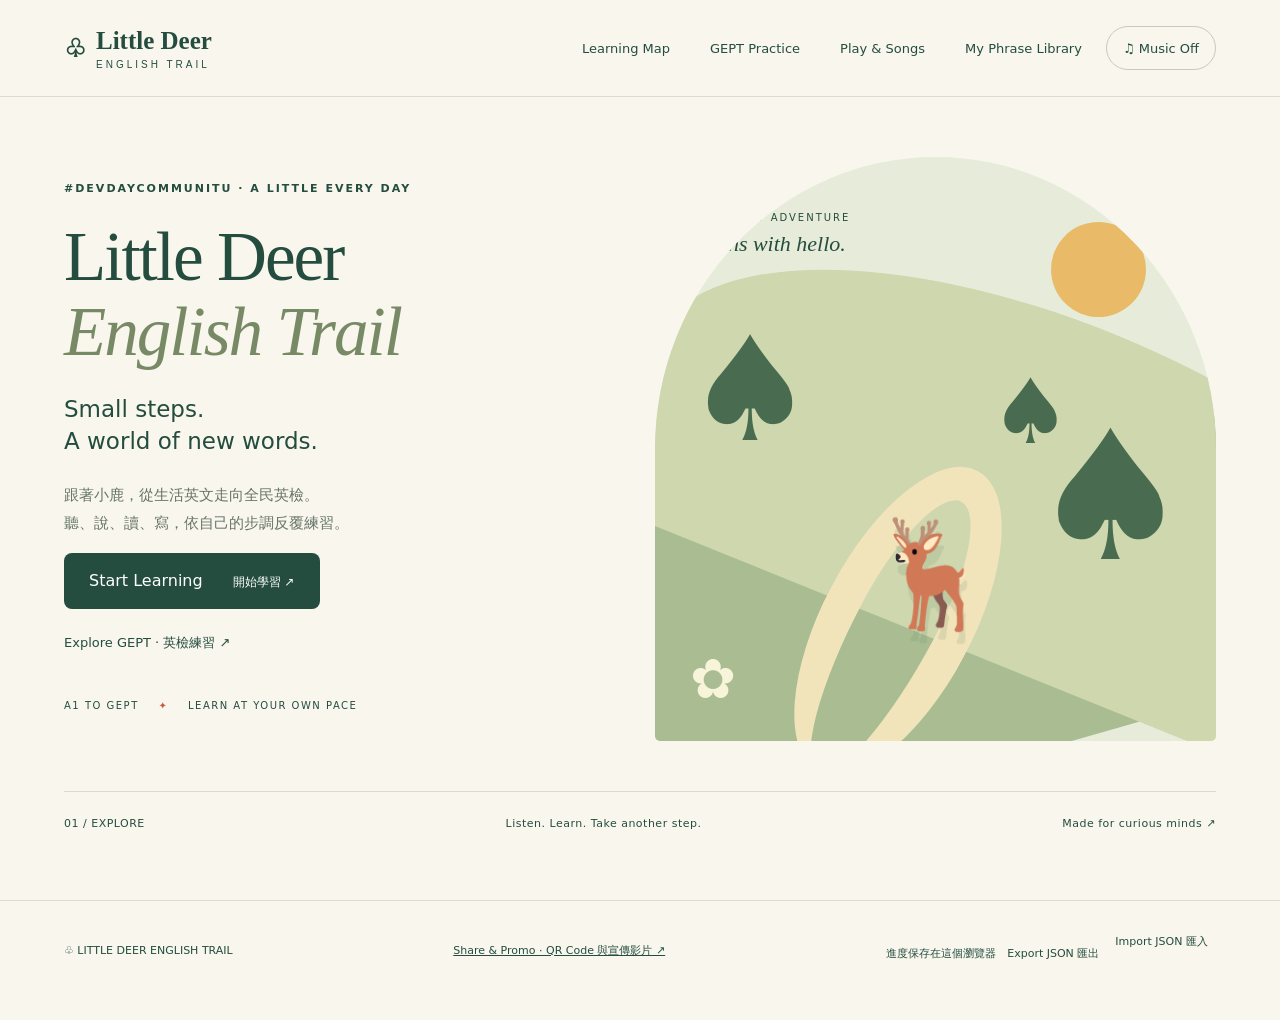
==== single-file.html @ d2a2ac34 "Preserve transcript reset across speech re-merge Co-Authored-By: Devin AI <158243242+devin-ai-integr" ====
<!doctype html><html lang="zh-Hant"><head><meta charset="utf-8"><meta name="viewport" content="width=device-width,initial-scale=1"><meta name="theme-color" content="#234d3d"><title>Little Deer English Trail</title><style>.speech-check{margin:20px 0;padding:18px;border:1px solid #c6d4bf;border-radius:14px;background:#f1f0e4}.speech-actions{display:flex;flex-wrap:wrap;gap:8px}.speech-check button{min-height:44px;max-width:100%;white-space:normal}.speech-check p{line-height:1.8;overflow-wrap:anywhere}#speechWords{display:flex;flex-wrap:wrap;gap:7px;align-items:center;line-height:2}#speechWords .ok{color:#234d3d;padding:4px;background:#dfebd8;border-radius:5px}#speechWords .missed button{color:#713c22;background:#fff0db;border:1px dashed #965832;border-radius:6px;padding:6px 10px}#speechWords .missed button:focus-visible{outline:3px solid var(--orange);outline-offset:2px}@media(max-width:480px){.speech-check{padding:12px}.speech-actions{flex-direction:column}.speech-actions button{width:100%}}
:root{--ink:#244d3f;--cream:#f8f6ed;--orange:#c75b3a;--muted:#677568}*{box-sizing:border-box}body{margin:0;background:var(--cream);color:var(--ink);font:16px 'DM Sans',system-ui,sans-serif}button,input,select{font:inherit}button,.file-label{cursor:pointer}button{border:1px solid #bbc7b5;border-radius:9px;background:transparent;color:var(--ink);padding:12px 16px;min-height:44px}button:hover{background:#e3ead8}button:focus-visible,a:focus-visible,input:focus-visible,select:focus-visible,.file-label:focus-within{outline:3px solid var(--orange);outline-offset:4px}button:disabled{cursor:default;opacity:.65}header{max-width:1400px;margin:auto;padding:26px 5%;display:flex;align-items:center;justify-content:space-between;border-bottom:1px solid #d9ded0}.brand{display:flex;align-items:center;gap:10px;font:600 25px 'Playfair Display',Georgia,serif;color:var(--ink);text-decoration:none}.brand-sub{display:block;font:10px 'DM Sans',sans-serif;letter-spacing:3px;margin-top:4px}nav{display:flex;gap:8px}nav button{border:0;font-size:13px}#music{border:1px solid #c4cdbb;border-radius:30px}main{max-width:1400px;margin:auto;padding:0 5%}h1,h2{font-family:'Playfair Display',Georgia,serif;font-weight:500}h1{font-size:clamp(38px,5.4vw,76px);line-height:1.08;letter-spacing:-2px;margin:24px 0}h1 em{color:#788965;font-weight:500}h2{font-size:32px}.eyebrow{font-size:11px;letter-spacing:2px;font-weight:700}.home{display:grid;grid-template-columns:1fr 1fr;gap:30px;padding-top:60px}.hero-copy{padding:20px 0 30px}.intro{font-size:23px;line-height:1.4}.hero-copy p:not(.intro){color:var(--muted);font-size:15px;line-height:1.9}.primary{background:var(--ink);color:white;border:0;padding:18px 25px;border-radius:8px}.primary:hover{background:#35684f}.primary span{margin-left:25px;font-size:12px}.hero-meta{font-size:10px;letter-spacing:1.5px;margin-top:35px}.hero-meta span{margin:0 15px;color:var(--orange)}.hero-art{position:relative;min-height:540px;background:#e7ecda;border-radius:50% 50% 5px 5px;overflow:hidden}.sun{position:absolute;top:65px;right:70px;background:#e9bb68;border-radius:50%;width:95px;height:95px}.hill{position:absolute;border-radius:50% 50% 0 0;width:150%;height:350px;bottom:-40px;left:-30%;background:#aabd92;transform:rotate(-16deg)}.h2{background:#ced7ae;bottom:70px;left:-5%;transform:rotate(22deg)}.hero-path{position:absolute;bottom:-50px;left:30%;width:150px;height:340px;border:35px solid #f1e4bb;border-bottom:0;border-radius:50%;transform:rotate(28deg)}.tree{position:absolute;color:#496c50;font-size:145px;line-height:1}.t1{left:30px;top:160px}.t2{right:25px;top:250px;font-size:180px}.t3{right:145px;top:210px;font-size:90px}.deer-big{position:absolute;bottom:105px;left:38%;font-size:105px;filter:drop-shadow(2px 12px 0 #496c5020)}.art-label{position:absolute;top:55px;left:35px;font-size:10px;letter-spacing:2px}.art-label b{display:block;font:italic 22px Georgia;margin-top:8px;letter-spacing:0}.flower{position:absolute;bottom:30px;left:35px;font-size:55px;color:#f7f4da}.home-bottom{grid-column:1/-1;display:flex;justify-content:space-between;font-size:11px;padding:25px 0;border-top:1px solid #d7ddcd;letter-spacing:1px;margin-top:20px}.page-heading{display:flex;justify-content:space-between;align-items:center;margin:40px 0 25px}.page-heading h1{font-size:48px}.small-title{display:block;font:14px system-ui;letter-spacing:1px;margin-top:15px}.map-layout{display:grid;grid-template-columns:240px 1fr;gap:25px}aside{padding:5px 20px 20px 0}aside h2{margin-top:0}.muted{color:var(--muted);font-size:13px;line-height:1.8}.legend{font-size:13px;line-height:2.3;border-block:1px solid #d4dccb;padding:15px 0}.arrows{text-align:center;width:160px;margin:20px 0}.arrows button{padding:8px 14px;margin:2px;background:#fff9}#mapViewport{background:#e6eddc;border:1px solid #d6dfcb;border-radius:24px;max-height:650px;overflow:auto;position:relative;scroll-behavior:smooth}#trail{position:relative;min-width:300px;background:radial-gradient(ellipse at 10% 20%,#9cb88244 0 10%,transparent 11%),radial-gradient(ellipse at 95% 60%,#9cb88244 0 12%,transparent 13%)}#route{position:absolute;inset:0;width:100%;height:100%}.station{position:absolute;width:150px;transform:translate(-50%,-50%);text-align:center}.station button{border-radius:50%;height:54px;width:54px;background:#fcfaee;border:3px solid #8c9c77;font-weight:bold}.station.today button{background:var(--orange);color:white;border-color:#f8e4cb;box-shadow:0 0 0 6px #c75b3a22}.station.completed button{background:var(--ink);color:white}.station.locked{color:#697363}.station.locked button{background:#d6dfce;border-color:#a8b79c}.station strong{display:block;font-size:12px;margin:9px 0 4px}.station small{font-size:10px}.station .marker{border-radius:8px;width:150px;height:auto;font-size:10px;line-height:1.5;border:1px solid #c2cfb5;background:#fffaf0;margin-top:5px;padding:6px}#deer{position:absolute;font-size:42px;z-index:2;transform:translate(-50%,-100%);pointer-events:none;filter:drop-shadow(0 5px 1px #0002)}#deer.walking{animation:hop .24s infinite alternate}@keyframes hop{to{transform:translate(-50%,-115%) rotate(5deg)}}#libraryPage{padding-top:45px;min-height:65vh}.library-tools{display:flex;gap:15px;margin:25px 0}input,select{padding:14px;border:1px solid #bbc7b5;border-radius:8px;background:#fffdf5;color:var(--ink)}input[type=search]{flex:1;min-width:0}#phrases{display:grid;grid-template-columns:repeat(auto-fit,minmax(260px,1fr));gap:20px}.phrase-entry{background:#fffdf5;border:1px solid #d6dfcb;border-radius:15px;padding:24px}.phrase-entry h2{font-size:25px}.phrase-entry small{color:var(--muted)}footer{max-width:1400px;margin:45px auto 0;padding:25px 5%;border-top:1px solid #d9ded0;font-size:11px;display:flex;flex-wrap:wrap;gap:20px;align-items:center;justify-content:space-between}footer button,.file-label{font-size:11px;padding:8px;border:0;display:inline-block}.file-label{position:relative;overflow:hidden}.file-label input{position:absolute;inset:0;width:100%;height:100%;opacity:0;cursor:pointer}#storageNotice{width:100%;margin:0}dialog{color:var(--ink);background:var(--cream);border:0;border-radius:22px;padding:32px;max-width:540px;width:calc(100% - 24px);max-height:92dvh;box-shadow:0 20px 90px #17352644}dialog::backdrop{background:#17352680;backdrop-filter:blur(4px)}.close{float:right;border:0;font-size:26px;padding:0 10px}.flashcard{display:block;width:100%;background:#e7ecda;min-height:160px;text-align:center;padding:25px;margin:20px 0;font:28px Georgia;line-height:1.4}.flashcard small{display:block;font:11px system-ui;margin-top:20px;color:#5b7158}#context{line-height:1.8;font-size:14px}#options{display:grid;gap:9px}#options button{text-align:left;background:#fffaf0}#feedback{line-height:1.7}#audioStatus{font-size:12px}body:has(dialog[open]){overflow:hidden}[hidden]{display:none!important}@media(max-width:700px){header{padding:18px 5%;align-items:flex-start}.brand{font-size:20px}nav{gap:0;max-width:220px;justify-content:flex-end;flex-wrap:wrap}nav button{font-size:10px;padding:6px 8px;min-height:36px}.home{grid-template-columns:1fr;padding-top:25px}.hero-copy{padding-bottom:0}.hero-art{min-height:380px}.hero-copy h1{font-size:57px}.hero-meta{margin-top:23px}.home-bottom{gap:15px;flex-wrap:wrap;margin-top:0}.home-bottom span:last-child{display:none}.page-heading h1{font-size:37px}.map-layout{grid-template-columns:1fr}.map-layout aside{display:flex;flex-wrap:wrap;gap:12px;align-items:center;padding:0}aside h2{display:none}.legend{font-size:11px;line-height:1.7;border:0;padding:0;columns:2;flex:1}.muted{width:100%;margin:0}.arrows{margin:0;width:155px}#daily{font-size:12px;width:100%}#mapNotice{font-size:12px}#mapViewport{max-height:65dvh}.library-tools{flex-direction:column}#progress{font-size:11px}.page-heading{gap:8px}footer{line-height:1.8}dialog{padding:24px}.flashcard{font-size:25px}}
@media(prefers-reduced-motion:reduce){*,*::before,*::after{scroll-behavior:auto!important;animation:none!important;transition:none!important}}
.brand{flex-shrink:0}.station small{display:block;line-height:1.6}.station .marker{color:var(--ink);background:#fffaf0}.station.completed .marker{color:var(--ink);background:#fffaf0;border:1px solid #bdc9b0}@media(max-width:700px){.brand{font-size:18px;gap:7px}.brand-sub{font-size:8px;letter-spacing:2px}nav{max-width:205px}}
#examPage{padding-top:5px;min-height:70vh}.exam-intro{color:var(--muted);line-height:1.8}.exam-filters{display:grid;grid-template-columns:repeat(3,1fr);gap:16px;margin:26px 0}.exam-filters label,.filter-label{display:grid;gap:9px;font-size:13px}.exam-filters select,.filter-label select{width:100%}.study-summary{display:flex;align-items:center;justify-content:space-between;gap:20px;background:#e8eddd;border-radius:15px;padding:18px 22px;margin-bottom:25px}.study-summary p{line-height:1.8;max-width:650px;font-size:14px}.study-summary button{flex-shrink:0}#examTasks{display:grid;grid-template-columns:repeat(auto-fit,minmax(255px,1fr));gap:18px}.task-tile{border:1px solid #d6dfcb;border-radius:15px;padding:22px;background:#fffdf5;display:flex;flex-direction:column;align-items:flex-start}.task-tile h2{font-size:25px;margin:16px 0 10px}.task-tile p{font-size:13px;line-height:1.7;flex:1}.task-tile small{font-size:11px;color:#5a6b56}.task-tile button{width:100%;margin-top:10px}.source-note{border-top:1px solid #d6dfcb;margin:32px 0;padding:22px 0;font-size:13px;line-height:1.9}.source-note a{color:var(--ink)}summary{cursor:pointer;min-height:44px}.task-meta{font-size:12px;color:#657752;line-height:1.7}.passage{white-space:pre-wrap;padding:20px;background:#fffaf0;border-left:3px solid #83966f;border-radius:4px;font-size:15px;line-height:1.9;margin:20px 0;max-height:270px;overflow:auto}.task-picture{width:100%;max-height:200px;display:block;border-radius:12px;background:#e5eddb;margin:15px 0}.picture-options{display:flex;gap:8px}.picture-options figure{margin:0;flex:1}.picture-options figcaption{text-align:center;font-size:13px}.picture-options svg{height:100px}textarea{display:block;width:100%;padding:14px;border:1px solid #b9c7ab;border-radius:9px;background:#fffdf6;font:16px system-ui;color:var(--ink);line-height:1.6;resize:vertical;margin:10px 0}textarea:focus-visible{outline:3px solid var(--orange);outline-offset:2px}#writtenResponse,#spokenResponse{margin:20px 0}#recording{width:100%;margin-top:15px}.reference{border-radius:12px;background:#e7edda;padding:20px;margin:18px 0;white-space:pre-wrap;line-height:1.8;font-size:14px}#reviewChecks label{display:flex;align-items:flex-start;gap:10px;line-height:1.7;padding:10px 0;font-size:14px}#reviewChecks input{width:20px;height:20px;flex-shrink:0}#retry,#nextTask,#showReference{margin:8px 5px 8px 0}#completeReview{background:#e2eacb}#lesson{max-width:650px}.home-bottom{letter-spacing:.5px}#examNotice{font-size:13px}.filter-label{margin:20px 0}header nav{flex-wrap:wrap}.level-progress{font-size:12px;color:#5d7157}
@media(max-width:700px){.exam-filters{grid-template-columns:1fr;gap:12px}.study-summary{display:block;padding:16px}.study-summary button{width:100%}.task-tile h2{font-size:24px}#examTasks{grid-template-columns:1fr}header{gap:10px}nav{max-width:215px}nav button{min-height:44px;font-size:10px}.filter-label{width:100%;margin:0}.map-layout aside .legend{columns:1}.map-layout aside{gap:12px}.task-picture{max-height:170px}.passage{font-size:14px}dialog{padding:20px}#lessonTitle{font-size:28px}}
.secondary-start{display:block;margin-top:12px;border:0;padding-left:0;font-size:13px}.secondary-start:hover{background:transparent;text-decoration:underline}

#options.picture-choice-options{grid-template-columns:repeat(3,minmax(0,1fr));align-items:stretch}#options .picture-choice{display:flex;flex-direction:column;padding:8px;align-items:stretch;text-align:center;min-width:0;gap:8px}#options .picture-choice .task-picture{height:100px;margin:0}#options .picture-choice span{font-size:13px;line-height:1.5}#options button{line-height:1.6}
@media(max-width:420px){#options .picture-choice .task-picture{height:75px}#options .picture-choice span{font-size:11px}}
#taskVisual>.task-picture{max-height:150px}
/* Optional rests: a different corner of the same woodland. */
#restPage{padding:12px 0 15px;min-height:70vh}.grove-cards{display:grid;grid-template-columns:repeat(3,1fr);gap:20px;margin:28px 0 40px}.grove-cards article{background:#fffaf0;border:1px solid #d5deca;padding:26px;border-radius:18px;display:flex;flex-direction:column;align-items:flex-start}.grove-cards h2{font-size:27px;margin:18px 0 6px}.grove-cards p{font-size:14px;line-height:1.8;flex:1}.grove-cards button{width:100%;font-size:13px}.grove-icon{font-size:35px}.grove-shortcut{margin:15px 0;background:#e9eddb;font-size:12px}.break-invitation{display:flex;gap:14px;align-items:center;background:#efe3ca;border:1px solid #dfcfad;border-radius:16px;padding:18px 22px;margin:15px 0 25px}.break-invitation>div{flex:1}.break-invitation p{font-size:13px;line-height:1.7;margin:8px 0 0}.break-invitation button{font-size:12px}.rest-stop{position:absolute;z-index:1;transform:translate(-50%,-50%);width:170px;border:1px dashed #9da67d;border-radius:30px;background:#f9f4df;padding:8px 9px;box-shadow:0 4px 12px #3c593315}.rest-stop span{display:block;font-size:11px;font-weight:600}.rest-stop small{display:block;font-size:9px;color:#65724d;margin-top:4px}.rest-stop:hover{background:#fff9e4;border-color:#b07c46}#restDialog{max-width:600px;padding:26px}#restDialog h2{margin:14px 0;font-size:34px}.rest-dialog-head{display:flex;justify-content:space-between;align-items:center}#restInstructions{font-size:14px;line-height:1.8}#restDialog .primary{margin-top:16px;width:100%;padding:14px}#restMusic{font-size:12px;min-height:40px}.game-meter{display:flex;justify-content:space-between;font-size:12px;margin:18px 0 12px;color:#576e50}.fish-pond{position:relative;display:grid;grid-template-columns:repeat(3,minmax(0,1fr));grid-template-rows:repeat(2,105px);gap:15px;background:radial-gradient(ellipse at 14% 20%,#a3c291 0 9%,transparent 10%),repeating-radial-gradient(ellipse at 50% 60%,#c1e0d5 0 1px,transparent 3px 26px),#97c4c1;border:8px solid #b9c9a4;border-radius:45% 30% 35% 30% / 18% 24% 20% 27%;padding:18px 8px;overflow:hidden;min-height:270px}.fish-lane{position:relative;min-width:0;display:flex;align-items:center;justify-content:center}.swimming-fish{border:0;padding:4px;background:transparent;border-radius:22px;width:100%;max-width:120px;animation:fish-sway var(--swim-duration,4s) ease-in-out var(--swim-delay,0s) infinite alternate}.swimming-fish svg{display:block;width:100%;height:66px}.swimming-fish span{display:block;font-size:10px;background:#f7f8e9cc;border-radius:15px;padding:3px 5px;white-space:nowrap}.swimming-fish:hover{background:#ffffff30}.swimming-fish:disabled{opacity:.25}.swimming-fish.caught-fish{opacity:.12;animation:none;transform:scale(.8)}#fishMessage,#puzzleMessage{font-size:14px;line-height:1.8;min-height:48px}#replayFish,#replayPuzzle{font-size:13px;background:#fcf9ee}.puzzle-board{display:grid;grid-template-columns:repeat(3,minmax(0,1fr));gap:5px;max-width:380px;width:100%;margin:auto;background:#d8e1cb;padding:5px;border-radius:12px}.puzzle-tile{aspect-ratio:1;border:2px solid transparent;border-radius:5px;background-size:300% 300%;min-height:0;padding:5px;position:relative}.puzzle-tile:hover{filter:brightness(1.04)}.puzzle-tile[aria-pressed=true]{border:4px solid #c75b3a;box-shadow:0 0 0 2px #fff8de inset;filter:brightness(1.08)}.tile-number{position:absolute;top:4px;left:4px;border-radius:50%;background:#fff9e5d9;font-size:12px;width:22px;height:22px;line-height:22px;color:#244d3f}.puzzle-tools{display:flex;align-items:center;justify-content:space-between;gap:10px;margin:15px 0;font-size:12px}.puzzle-tools button{font-size:12px;padding:8px 12px}.puzzle-tools label{display:flex;align-items:center;gap:6px;line-height:1.5}.puzzle-tools input,.song-tools input{width:18px;height:18px}#puzzlePreview{max-width:220px;width:100%;border-radius:12px;display:block;margin:15px auto}.song-corner{border:1px solid #d2ddc4;border-radius:22px;background:#eef0df;padding:30px;margin:30px 0;scroll-margin-top:20px}.song-heading h2{font-size:35px;margin:18px 0}.song-heading p{font-size:14px;line-height:1.8}.song-corner>.filter-label{max-width:500px}.song-corner audio{width:100%;display:block;margin:20px 0}.song-tools{display:flex;gap:12px;align-items:center;flex-wrap:wrap}.song-tools button{font-size:12px}.song-tools label{display:flex;gap:6px;align-items:center;font-size:13px;padding:10px}.song-lyrics{display:grid;grid-template-columns:1fr 1fr;gap:12px;margin-top:22px}.lyric-line{border-radius:12px;padding:15px 18px;border:1px solid transparent;background:#faf8ec99}.lyric-line p{font:23px/1.5 Georgia;margin:0 0 8px}.lyric-line small{font-size:13px;color:#5d7355;line-height:1.7}.current-line{background:#fff7d9;border-color:#d4ad65}.song-corner #songStatus{font-size:13px;line-height:1.8}#songNowPlaying{background:#e4ecd6;color:#325d41;font-size:11px}.song-corner .source-note{margin-bottom:0;padding-bottom:0}.song-corner a{color:var(--ink)}@keyframes fish-sway{0%{transform:translate(-5px,-3px) rotate(-5deg)}100%{transform:translate(7px,6px) rotate(5deg)}}
@media(max-width:700px){.grove-cards{grid-template-columns:1fr;gap:15px}.grove-cards article{padding:22px}.grove-cards h2{font-size:29px}.song-corner{padding:20px 16px}.song-heading h2{font-size:29px}.song-lyrics{grid-template-columns:1fr}.lyric-line p{font-size:22px}.break-invitation{flex-wrap:wrap;padding:15px}.break-invitation>div{flex-basis:100%}.break-invitation button{flex:1}.rest-stop{width:154px}.fish-pond{gap:5px;padding:12px 3px;grid-template-rows:repeat(2,95px);min-height:240px;border-width:5px}.swimming-fish svg{height:58px}.swimming-fish span{font-size:9px}#restDialog{padding:20px}#restDialog h2{font-size:29px}.puzzle-tools{flex-wrap:wrap}.grove-shortcut{width:100%}header nav{max-width:225px;justify-content:flex-end}.brand{font-size:17px}}
@media(max-width:360px){header{padding-inline:4%;gap:6px}.brand{font-size:16px}header nav{max-width:175px}nav button{font-size:9px;padding-inline:6px}}
@media(prefers-reduced-motion:reduce){.swimming-fish{animation:none;transform:none}}
.reference{overflow-wrap:break-word;overflow-wrap:anywhere}
.review-block+.review-block{border-top:1px solid #c9d6bd;margin-top:14px;padding-top:14px}
.review-block h4{margin:0 0 5px;color:#234d3d;line-height:1.4}
.review-block p{margin:0}
.review-block p+p{margin-top:5px}
.reference.listening-review{padding:0;background:none;font-size:17px;line-height:1.8}
.listening-review .review-block{background:#fffaf0;border:1px solid #cad8c0;border-inline-start:4px solid #52744f;border-radius:12px;padding:16px;margin:0}
.listening-review .review-block+.review-block{margin-top:18px}
.listening-review h4{font-size:18px;margin:0 0 10px}
.listening-review .review-row+.review-row{margin-top:10px;padding-top:10px;border-top:1px solid #dce4d3}
.listening-review .review-instructions{margin-bottom:10px}
.listening-review .review-answer-label,.listening-review dt{font-weight:bold}
.listening-review dl,.listening-review dd{margin:0}
.video-corner{margin:36px 0;padding:30px;border:1px solid #d5ddc9;border-radius:22px;background:#f1f0e4;scroll-margin-top:20px}.video-heading h2{font-size:36px;margin:16px 0}.video-heading>p{font-size:14px;line-height:1.9;max-width:750px}.video-filters{display:grid;grid-template-columns:1fr 1fr auto;gap:15px;align-items:end;margin:25px 0 18px}.video-filters label{display:grid;gap:9px;font-size:13px}.video-filters select{min-width:0;width:100%}.video-filters button{font-size:12px;min-height:48px}.video-cards{display:grid;grid-template-columns:repeat(auto-fit,minmax(260px,1fr));gap:18px;margin:20px 0}.video-card{background:#fffdf4;border:1px solid #d9dfcb;padding:22px;border-radius:16px;display:flex;flex-direction:column;align-items:flex-start;min-width:0}.video-kind{font-size:10px;letter-spacing:.8px;font-weight:600;color:#7a633e}.video-card h3{font:26px/1.25 Georgia,serif;font-weight:400;margin:17px 0 8px;overflow-wrap:anywhere}.video-zh{font-size:14px;line-height:1.7;margin:0 0 10px}.video-creator{font-size:12px;color:#607658;line-height:1.6}.video-level{font-size:11px;color:#4e6c49;padding:5px 9px;background:#e8eddb;border-radius:20px;margin-top:12px}.video-why{font-size:13px;line-height:1.8;margin:17px 0 12px}.video-tip{background:#f0eddf;border-radius:10px;font-size:13px;line-height:1.8;padding:13px;flex:1;margin:0 0 14px}.video-tip strong,.video-tip span{display:block}.video-tip strong{font-size:11px;letter-spacing:.3px;margin-bottom:5px}.video-accent{font-size:10px;color:#68745e;margin-bottom:16px;line-height:1.6}.video-watch{display:block;width:100%;padding:13px 10px;text-align:center;border-radius:9px;background:var(--ink);color:#fff9e8;text-decoration:none;font-size:13px;min-height:46px}.video-watch:hover{background:#35684f}.video-source{font-size:11px;color:var(--ink);padding:14px 0 0;min-height:44px;line-height:1.7}.video-watch:focus-visible,.video-source:focus-visible{outline:3px solid var(--orange);outline-offset:4px}.video-guidance{font-size:12px;line-height:1.9;color:#5e7258;max-width:950px}.video-footer{border-top:1px solid #d4dcc8;margin-top:22px;padding-top:16px;display:flex;align-items:center;justify-content:space-between;gap:15px}.video-footer p{font-size:12px;line-height:1.8}.video-footer button{font-size:12px;flex-shrink:0}#externalMediaNotice{font-size:12px;line-height:1.8;background:#f7e9c9;padding:15px;border-radius:12px}#externalMediaNotice button{font-size:11px;margin:8px}
@media(max-width:700px){.video-corner{padding:22px 16px;margin:28px 0}.video-heading h2{font-size:30px}.video-filters{grid-template-columns:1fr;gap:13px}.video-cards{grid-template-columns:1fr}.video-card{padding:21px}.video-footer{display:block}.video-footer button{width:100%}.video-card h3{font-size:28px}}
@media(pointer:coarse){select,textarea,input:not([type=checkbox]):not([type=radio]):not([type=file]){font-size:16px}}
.advance-panel{margin:1rem 0;padding:1rem;border:2px solid #66875b;border-radius:16px;background:#f4f7e9;text-align:center}
.clear-deer{display:block;font-size:2rem}
.celebrate .clear-deer{animation:clear-hop .4s ease-in-out 3}
@keyframes clear-hop{50%{transform:translateY(-12px) rotate(-5deg)}}
@media(prefers-reduced-motion:reduce){.celebrate .clear-deer{animation:none}}
</style></head><body>
<header><a class="brand" href="#home">♧ <span>Little Deer<span class="brand-sub">ENGLISH TRAIL</span></span></a><nav><button id="mapNav">Learning Map</button><button id="examNav">GEPT Practice</button><button id="restNav">Play & Songs</button><button id="songNowPlaying" hidden>❚❚ Pause Song</button><button id="libraryNav">My Phrase Library</button><button id="music" aria-pressed="false">♫ Music Off</button></nav></header>
<main>
<section id="home" class="home"><div class="hero-copy"><span class="eyebrow">#DEVDAYCOMMUNITU · A LITTLE EVERY DAY</span><h1>Little Deer<br><em>English Trail</em></h1><p class="intro">Small steps.<br>A world of new words.</p><p>跟著小鹿，從生活英文走向全民英檢。<br>聽、說、讀、寫，依自己的步調反覆練習。</p><button id="start" class="primary">Start Learning <span>開始學習 ↗</span></button><button id="startExam" class="secondary-start">Explore GEPT · 英檢練習 ↗</button><div class="hero-meta">A1 TO GEPT <span>✦</span> LEARN AT YOUR OWN PACE</div></div><div class="hero-art" aria-label="小鹿的森林英文學習步道"><div class="sun"></div><div class="hill h1"></div><div class="hill h2"></div><div class="hero-path"></div><span class="tree t1">♠</span><span class="tree t2">♠</span><span class="tree t3">♠</span><span class="deer-big">🦌</span><span class="art-label">YOUR NEXT ADVENTURE<br><b>begins with hello.</b></span><span class="flower">✿</span></div><div class="home-bottom"><span>01 / EXPLORE</span><span>Listen. Learn. Take another step.</span><span>Made for curious minds ↗</span></div></section>
<section id="mapPage" hidden><div class="page-heading"><div><span class="eyebrow">YOUR OWN ADVENTURE</span><h1>Learning Map<span class="small-title">隨時開始，不限次數</span></h1></div><div id="progress"></div></div><div id="breakInvitation" class="break-invitation" hidden><div><span class="eyebrow">A LITTLE BREATHER</span><p id="breakMessage"></p></div><button id="takeBreak">Take a Break · 休息一下</button><button id="skipBreak">Keep Learning · 繼續學習</button></div><div class="map-layout"><aside><h2>A little progress,<br>every day.</h2><p id="daily"></p><label class="filter-label">Trail · 選擇步道<select id="mapLevel" aria-label="地圖級別"></select></label><button id="autoAdvance" aria-pressed="true">自動前進 / Auto</button><div class="legend">○ To Do 可練習<br>✓ Completed 已完成<br>↻ Retry 隨時重做</div><p class="muted">點選站點，小鹿會沿步道前進。也可使用方向鍵，逐站探索。</p><div class="arrows" aria-label="移動小鹿"><button data-step="-1" aria-label="向上">↑</button><div><button data-step="-1" aria-label="向左">←</button><button data-step="1" aria-label="向下">↓</button><button data-step="1" aria-label="向右">→</button></div></div><button id="randomBreak" class="grove-shortcut">✦ Surprise Break · 隨機小遊戲</button><p class="muted">沿途的 ✦ 是可跳過的休息小站，不影響學習進度。</p><p id="mapNotice" role="status"></p></aside><div id="mapViewport"><div id="trail"><svg id="route" aria-hidden="true"></svg><div id="stations"></div><div id="deer" aria-label="玩家小鹿">🦌</div></div></div></div></section>
<section id="libraryPage" hidden><span class="eyebrow">WORDS TO KEEP</span><h1>My Phrase Library</h1><p>每一小步，都成為你的收藏。</p><div class="library-tools"><input id="search" type="search" placeholder="Search phrases · 搜尋中英文" aria-label="搜尋中英文"><select id="sort" aria-label="完成日期排序"><option value="new">Newest first · 最新完成</option><option value="old">Oldest first · 最早完成</option></select></div><div id="phrases"></div></section>
<section id="examPage" hidden>
<div class="page-heading"><div><span class="eyebrow">YOUR NEXT CHALLENGE</span><h1>GEPT Practice<span class="small-title">從初級到優級，依自己的步調練習</span></h1></div><span id="examProgress"></span></div>
<p class="exam-intro">全部題目隨時開放，沒有完成期限。答錯可以不限次數重試，已完成的題目也能再練。</p>
<div class="exam-filters"><label>Level · 級別<select id="examLevel"></select></label><label>Skill · 技能<select id="examSkill"><option value="all">All Skills · 全部</option><option value="listening">Listening · 聽力</option><option value="reading">Reading · 閱讀</option><option value="writing">Writing · 寫作</option><option value="speaking">Speaking · 口說</option></select></label><label>Task · 題型<select id="examType"><option value="all">All Types · 全部題型</option></select></label></div>
<div class="study-summary"><p id="levelDescription"></p><button id="continuePractice" class="primary">Continue Practice · 接著練習 ↗</button></div>
<p id="examNotice" role="status"></p><div id="examTasks"></div>
<details class="source-note"><summary>About These Exercises · 題型與作答方式</summary><p>本站提供原創分題練習，依 GEPT 各級題型設計；不是官方題庫、完整正式模擬卷或通過保證。高級與優級為縮短素材的進階準備練習。選擇與單句題可核對答案；開放式寫作及口說以參考範例、自我檢核完成，不提供官方級分。</p><p>官方題型說明：<a href="https://www.gept.org.tw/Exam_Intro/t01_introduction.asp" target="_blank" rel="noopener">初級</a> · <a href="https://www.gept.org.tw/Exam_Intro/t02_introduction.asp" target="_blank" rel="noopener">中級</a> · <a href="https://www.gept.org.tw/Exam_Intro/t03_introduction.asp" target="_blank" rel="noopener">中高級</a> · <a href="https://www.gept.org.tw/Exam_Intro/t04_introduction.asp" target="_blank" rel="noopener">高級</a> · <a href="https://www.gept.org.tw/Exam_Intro/t05_introduction.asp" target="_blank" rel="noopener">優級</a>。優級為專案辦理，實際報考方式請以官方資訊為準。</p><p>錄音僅供目前頁面回放，不會上傳或放入備份。文字草稿保存在這個瀏覽器，可隨 JSON 一起備份。</p></details>
</section>
<section id="restPage" hidden>
<div class="page-heading"><div><span class="eyebrow">REST, PLAY, COME BACK CURIOUS</span><h1>The Rest Grove<span class="small-title">撈撈魚、拼拼圖，聽一首小歌</span></h1></div><span id="groveStats" class="level-progress"></span></div>
<p class="exam-intro">不用趕時間，也不用答題。休息一下，隨時回到英文步道。遊戲不會改動你的教材收藏。</p>
<div class="grove-cards"><article><span class="grove-icon">🐟</span><h2>Little Fish Pond</h2><p>用滑鼠、觸控或鍵盤撈魚。不計時，輕鬆收集五條小魚。</p><button id="openFish">Catch Some Fish · 去撈魚 ↗</button></article><article><span class="grove-icon">🧩</span><h2>Forest Picture Puzzle</h2><p>點兩塊圖交換位置，慢慢拼出小鹿的風景。可看原圖，不限次重玩。</p><button id="openPuzzle">Make a Picture · 拼一張圖 ↗</button></article><article><span class="grove-icon">♫</span><h2>Songs & Stories</h2><p>依程度挑選 YouTube 兒歌、知名歌手與小故事。也能聽原創小歌。</p><button id="goSongs">Watch & Listen · 選支影片 ↓</button></article></div>
<div id="videoCorner" class="video-corner"><div class="video-heading"><span class="eyebrow">YOUTUBE PICKS FOR YOUR LEVEL</span><h2>Songs & Little Stories</h2><p>兒歌、知名歌手、小故事與短片，依自己的程度挑一支。只想放鬆聽也可以，不會要求作答或設定完成日期。</p></div>
<div class="video-filters"><label>Level · 建議程度<select id="videoLevel" aria-label="影片建議程度"></select></label><label>Type · 影片類型<select id="videoKind" aria-label="影片類型"><option value="all">All Videos · 全部影片</option><option value="song">Songs · 英文歌</option><option value="story">Stories & Shorts · 故事與短片</option></select></label><button id="matchVideoTrail">Match My Trail · 依目前步道</button></div>
<p id="videoCount" class="level-progress" role="status"></p><div id="videoCards" class="video-cards"></div><p class="video-guidance">程度是本站的練習建議，依句型、語速與觀看任務安排，並非影片的官方英檢分級。覺得吃力時，可換簡單一級；若影片有 CC，可開英文字幕或調慢速度。</p>
<p id="externalMediaNotice" hidden role="status">已暫停本站音樂，避免與 YouTube 重疊。回到這個分頁會恢復原本的背景音樂設定。<button id="resumeSiteAudio">Resume Site Audio · 恢復本站聲音</button></p><div class="video-footer"><p>點連結會在 YouTube 新分頁開啟；字幕及播放情況依 YouTube 提供。</p><button id="goOriginalSongs">Original Sing-alongs · 原創小歌 ↓</button></div></div><div id="songCorner" class="song-corner"><div class="song-heading"><span class="eyebrow">ORIGINAL SING-ALONGS · 合成歌聲</span><h2>Sing a little. Smile a little.</h2><p>點播放才會出聲；歌曲可跨頁繼續聽。聽題目、錄音或玩遊戲時會暫停，結束後再繼續。</p></div><label class="filter-label">Choose a Song · 選首小歌<select id="songSelect"></select></label><audio id="songPlayer" controls preload="none"></audio><div class="song-tools"><button id="previousSong">← Previous · 上一首</button><button id="nextSong">Next · 下一首 →</button><label><input id="songLoop" type="checkbox"> Loop · 單曲循環</label></div><p id="songStatus" role="status">按播放器的 ▶ 開始。原創旋律與歌詞，使用合成歌聲。</p><div id="songLyrics" class="song-lyrics"></div><details class="source-note"><summary>Music Credits · 音樂與授權</summary><p>三首小歌的旋律、歌詞與伴奏均為本作品原創，歌聲以本機語音合成與音高／節奏處理製作，並非真人演唱。可用於本站公開播放與 YouTube 示範影片。<a href="https://luckydeer3776.github.io/little-deer-english-trail/AUDIO-CREDITS.md" target="_blank" rel="noopener">來源與授權紀錄</a></p></details></div>
<button id="groveBackMap" class="primary">Back to the Trail · 回到步道 ↗</button>
</section></main><footer><span>♧ LITTLE DEER ENGLISH TRAIL</span><a href="https://luckydeer3776.github.io/little-deer-english-trail/promo/" style="color:inherit">Share & Promo · QR Code 與宣傳影片 ↗</a><div>進度保存在這個瀏覽器 <button id="export">Export JSON 匯出</button><label class="file-label">Import JSON 匯入<input id="import" type="file" accept="application/json,.json"></label></div><p id="storageNotice" role="status"></p></footer>
<dialog id="lesson"><button id="close" class="close" aria-label="關閉教材">×</button><span class="eyebrow">PRACTICE · AT YOUR OWN PACE</span><h2 id="lessonTitle"></h2><p id="taskMeta" class="task-meta"></p><div id="taskVisual"></div><div id="passage" class="passage" hidden></div><button id="flip" class="flashcard" aria-label="翻面看中文"><span id="phraseText"></span><small>↻ Tap to flip · 點一下翻面</small></button><button id="lessonMusic" aria-pressed="false">♫ Music Off</button><button id="lessonSongStop" hidden>■ Stop Song · 停止歌曲</button><button id="listen">▶ Listen · 聽美式英文</button><p id="audioStatus" role="status"></p><p id="context"></p><h3 id="question"></h3><div id="options"></div>
<div id="writtenResponse" hidden><label for="response">Your Answer · 你的作答</label><textarea id="response" rows="6" spellcheck="true" lang="en" placeholder="Write in English… 可慢慢寫，草稿會自動保存"></textarea><p id="wordCount" class="muted"></p><button id="submitResponse">Check / Review · 核對與檢視</button></div>
<div id="spokenResponse" hidden><p class="muted">可直接錄音再回放；若無法使用麥克風，可大聲練習並輸入回答筆記。錄音不會上傳。</p><button id="record">● Record · 開始錄音</button><button id="stopRecord" hidden>■ Stop · 停止錄音</button><audio id="recording" controls hidden></audio><p id="recordStatus" role="status"></p><section class="speech-check"><div class="speech-actions"><button id="checkReading">🗣 Check Reading · 語音辨識</button><button id="stopRecognition" hidden>■ 停止辨識</button><button id="slowReading">🐢 Slow · 慢速朗讀</button></div><p class="muted">點按才會開始辨識；瀏覽器的語音服務（Chrome → Google、Safari → Apple）會處理音訊。本站不會上傳或保存辨識音訊或逐字稿；逐字稿只暫存在記憶體，離開教材即清除。錄音功能與辨識分開使用。</p><p id="recognitionStatus" role="status"></p><div id="speechResults" hidden><p>語音辨識參考，不是專業發音評分</p><p id="speechTranscript" aria-live="polite"></p><p id="speechMatch"></p><div id="speechWords"></div><p id="speechExtra"></p><button id="retryRecognition">↻ 再辨識一次</button></div></section><label for="spokenNotes">Answer Notes · 回答筆記</label><textarea id="spokenNotes" rows="3" placeholder="記下你實際說出的內容…"></textarea><button id="reviewSpeaking">Review · 檢視練習</button></div>
<button id="showReference" hidden>Show Reference · 看參考與解說</button><div id="reference" class="reference" tabindex="-1" role="region" aria-label="作答解析" hidden></div>
<div id="selfReview" hidden><p>Self Review · 自我檢核（不代表官方評分）</p><div id="reviewChecks"></div><button id="completeReview">Save Practice · 完成自評並收藏</button></div>
<section id="advancePanel" class="advance-panel" aria-live="polite" hidden><div id="clearCelebration"><span class="clear-deer" aria-hidden="true">🦌 ✨ ★</span><strong>過關！進度已保存</strong></div><p id="advanceMessage"></p><div id="advanceActions" hidden><button id="advanceNow" class="primary">立即前往</button><button id="advanceCancel">留在這題 / 取消</button></div></section><button id="retry" hidden>↻ 再練習</button><button id="nextTask" hidden>Next Practice · 下一題 →</button><p id="feedback" role="status"></p><button id="backMap" class="primary" hidden>Back to Map · 回到地圖 ↗</button></dialog>
<dialog id="restDialog"><div class="rest-dialog-head"><span class="eyebrow">AN OPTIONAL LITTLE BREAK</span><button id="closeRest" class="close" aria-label="關閉休息小站">×</button></div><h2 id="restTitle"></h2><p id="restInstructions"></p><button id="restMusic" aria-pressed="false">♫ Music Off</button><section id="fishGame" hidden><div class="game-meter"><span id="fishScore">0 / 5 fish</span><span>No timer · 不計時</span></div><div id="fishPond" class="fish-pond" aria-label="撈魚池"></div><p id="fishMessage" role="status">點一條魚，輕鬆撈起來。</p><button id="replayFish">↻ A New Pond · 再玩一回</button></section><section id="puzzleGame" hidden><div class="game-meter"><span id="puzzleMoves">0 swaps · 交換次數</span><span>Take your time · 慢慢來</span></div><div id="puzzleBoard" class="puzzle-board" role="group" aria-label="九宮格拼圖"></div><div class="puzzle-tools"><button id="puzzlePreviewToggle" aria-expanded="false">Show Picture · 看原圖</button><label><input id="puzzleNumbers" type="checkbox"> 圖塊號碼提示</label></div><img id="puzzlePreview" hidden alt="拼圖完成後的參考原圖"><p id="puzzleMessage" role="status">先點一塊，再點另一塊交換。</p><button id="replayPuzzle">↻ New Puzzle · 再拼一張</button></section><button id="restBack" class="primary">Back to Learning · 回去學習 ↗</button></dialog><script>// Foundation phrases. Keep permanent IDs; all lessons are available without dates.
window.LESSONS = [
{id:'hello-001',title:'A Friendly Hello',en:'Good morning! How are you?',zh:'早安！你好嗎？',context:'早上遇見鄰居，用友善的語氣打招呼。',question:'早上見到鄰居，可以說什麼？',options:['Good morning! How are you?','Good night!','Turn left.'],answer:0,hint:'想想「早安」的英文。',explain:'Good morning 是早安；How are you? 是常見的問候。'},
{id:'water-002',title:'A Little Kindness',en:'Can I bring you some water?',zh:'我可以幫你拿些水嗎？',context:'朋友坐下休息，你想主動拿水給他。',question:'這句話是在做什麼？',options:['詢問方向','主動提供水','向人道別'],answer:1,hint:'bring 是帶來，water 是水。',explain:'Can I…? 可以用來主動提供幫忙，語氣友善。'},
{id:'help-003',title:'Here to Help',en:'How can I help you?',zh:'我可以怎麼幫你？',context:'有人看起來需要協助，你主動詢問。',question:'看到有人需要協助，你可以說？',options:['How can I help you?','See you tomorrow.','I am fine.'],answer:0,hint:'help 的意思是「幫忙」。',explain:'How can I help you? 適合在商店或日常生活中主動詢問需要什麼協助。'},
{id:'direction-004',title:'Find Your Way',en:'Excuse me. Where is the bus stop?',zh:'不好意思，公車站在哪裡？',context:'你在陌生街道上，想詢問公車站的位置。',question:'問路前，哪個說法最有禮貌？',options:['Go away.','Excuse me.','Good night.'],answer:1,hint:'先用「不好意思」引起對方注意。',explain:'Excuse me 用來禮貌地開口；Where is…? 用來詢問位置。'},
{id:'thanks-005',title:'A Thankful Heart',en:'Thank you for your help.',zh:'謝謝你的幫忙。',context:'路人幫你找到公車站，你向他道謝。',question:'別人幫忙後，你會說？',options:['Where is it?','Thank you for your help.','I need water.'],answer:1,hint:'Thank you 表示感謝。',explain:'Thank you for… 用來感謝對方做的事。'},
{id:'price-006',title:'At the Little Shop',en:'How much is this?',zh:'這個多少錢？',context:'在商店看到喜歡的杯子，你詢問價格。',question:'想問價格，應該說？',options:['How much is this?','How are you?','Where are you?'],answer:0,hint:'How much 用來問多少錢。',explain:'指著商品說 How much is this? 就能詢問價格。'},
{id:'again-007',title:'One More Time',en:'Could you say that again, please?',zh:'可以請你再說一次嗎？',context:'沒聽清楚對方的話，你禮貌地請他再說一次。',question:'聽不清楚時，可以說？',options:['Goodbye.','No water.','Could you say that again, please?'],answer:2,hint:'again 是「再一次」。',explain:'Could you…please? 是禮貌的請求方式。'},
{id:'bye-008',title:'See You Soon',en:'Have a nice day!',zh:'祝你有美好的一天！',context:'與店員或朋友道別時，送上一句祝福。',question:'哪句是友善的道別祝福？',options:['Have a nice day!','How much?','Turn right.'],answer:0,hint:'nice day 是美好的一天。',explain:'Have a nice day! 是美式英文常見的道別祝福。'}
];
</script><script>// Original practice tasks. No official examination questions reproduced.
window.EXAM_TASKS = [
  {
    "id": "gept-elementary-001",
    "level": "elementary",
    "skill": "listening",
    "type": "picture",
    "title": "Picture Listening",
    "en": "A person is giving someone water.",
    "zh": "有個人正在把水遞給另一個人。",
    "context": "依題目情境練習，作答後可反覆重做。",
    "question": "看圖，可先按 Listen 聽英文敘述，再點選與圖片相符的完整句子。",
    "mode": "choice",
    "hint": "留意人物正在做什麼。",
    "explain": "圖中一個人正把一杯水遞給另一個人。洗車和關門都不是圖中的動作。",
    "options": [
      "A person is giving someone water.",
      "A person is washing a car.",
      "A person is closing a door."
    ],
    "answer": 0,
    "picture": "water",
    "optionsZh": ["有個人正在把水遞給另一個人。", "有個人正在洗車。", "有個人正在關門。"],
    "audio": "A. A person is giving someone water. B. A person is washing a car. C. A person is closing a door.",
    "transcript": [
      ["A. A person is giving someone water.", "A：有個人正在把水遞給另一個人。"],
      ["B. A person is washing a car.", "B：有個人正在洗車。"],
      ["C. A person is closing a door.", "C：有個人正在關門。"]
    ],
    "vocabulary": [["give someone water", "把水遞給某人"], ["wash a car", "洗車"], ["close a door", "關門"]]
  },
  {
    "id": "gept-elementary-002",
    "level": "elementary",
    "skill": "listening",
    "type": "picture",
    "title": "Picture Listening",
    "en": "They are waiting for the bus.",
    "zh": "他們正在等公車。",
    "context": "依題目情境練習，作答後可反覆重做。",
    "question": "看圖，可先按 Listen 聽英文敘述，再點選與圖片相符的完整句子。",
    "mode": "choice",
    "hint": "留意人物正在做什麼。",
    "explain": "圖中兩個人站在公車站牌旁等公車；他們沒有游泳或吃午餐。",
    "options": [
      "They are swimming.",
      "They are waiting for the bus.",
      "They are eating lunch."
    ],
    "answer": 1,
    "picture": "bus",
    "optionsZh": ["他們正在游泳。", "他們正在等公車。", "他們正在吃午餐。"],
    "audio": "A. They are swimming. B. They are waiting for the bus. C. They are eating lunch.",
    "transcript": [
      ["A. They are swimming.", "A：他們正在游泳。"],
      ["B. They are waiting for the bus.", "B：他們正在等公車。"],
      ["C. They are eating lunch.", "C：他們正在吃午餐。"]
    ],
    "vocabulary": [["swim", "游泳"], ["wait for the bus", "等公車"], ["eat lunch", "吃午餐"]]
  },
  {
    "id": "gept-elementary-003",
    "level": "elementary",
    "skill": "listening",
    "type": "response",
    "title": "Listen and Respond",
    "en": "What time does the store open?",
    "zh": "商店幾點開門？",
    "context": "依題目情境練習，作答後可反覆重做。",
    "question": "聽一句英文，選出最合適的回應。",
    "mode": "choice",
    "hint": "留意對方是在問幾點。",
    "explain": "對方問商店幾點開門，「早上九點」才有回答時間。其他選項說的是顏色或數量。",
    "options": [
      "At nine in the morning.",
      "It is blue.",
      "Two apples."
    ],
    "answer": 0,
    "optionsZh": ["早上九點。", "它是藍色的。", "兩顆蘋果。"],
    "audio": "What time does the store open?",
    "transcript": [["What time does the store open?", "商店幾點開門？"]],
    "vocabulary": [["what time", "幾點"], ["open", "開門、開始營業"], ["at nine in the morning", "早上九點"]]
  },
  {
    "id": "gept-elementary-004",
    "level": "elementary",
    "skill": "listening",
    "type": "response",
    "title": "Listen and Respond",
    "en": "Would you like some tea?",
    "zh": "你想喝點茶嗎？",
    "context": "依題目情境練習，作答後可反覆重做。",
    "question": "聽一句英文，選出最合適的回應。",
    "mode": "choice",
    "hint": "留意對方是在問你想不想喝點什麼。",
    "explain": "對方問你想不想喝點茶。「好，麻煩你了」是禮貌接受的回應；交通方式和地點都不切題。",
    "options": [
      "By bus.",
      "Yes, please.",
      "At the park."
    ],
    "answer": 1,
    "optionsZh": ["搭公車。", "好，麻煩你了。", "在公園。"],
    "audio": "Would you like some tea?",
    "transcript": [["Would you like some tea?", "你想喝點茶嗎？"]],
    "vocabulary": [["Would you like …?", "你想要……嗎？"], ["some tea", "一些茶"], ["Yes, please.", "好，麻煩你了。"]]
  },
  {
    "id": "gept-elementary-005",
    "level": "elementary",
    "skill": "listening",
    "type": "dialogue",
    "title": "Short Conversation",
    "en": "It is next to the bakery.",
    "zh": "它就在麵包店旁邊。",
    "context": "依題目情境練習，作答後可反覆重做。",
    "question": "聽對話，回答問題。",
    "mode": "choice",
    "hint": "留意回答圖書館在哪裡的那一句。",
    "explain": "題目問圖書館的位置。第二位說話者回答，圖書館就在麵包店旁邊，不在學校後面或車站裡面。",
    "options": [
      "Next to the bakery.",
      "Behind the school.",
      "Inside the station."
    ],
    "answer": 0,
    "optionsZh": ["在麵包店旁邊。", "在學校後面。", "在車站裡面。"],
    "audio": "Where is the library? It is next to the bakery. Question: Where is the library?",
    "transcript": [
      ["A: Where is the library?", "A：圖書館在哪裡？"],
      ["B: It is next to the bakery.", "B：它就在麵包店旁邊。"],
      ["Question: Where is the library?", "問題：圖書館在哪裡？"]
    ],
    "vocabulary": [["library", "圖書館"], ["next to", "在……旁邊"], ["bakery", "麵包店"]]
  },
  {
    "id": "gept-elementary-006",
    "level": "elementary",
    "skill": "listening",
    "type": "dialogue",
    "title": "Short Conversation",
    "en": "I will take two.",
    "zh": "我要兩個。",
    "context": "依題目情境練習，作答後可反覆重做。",
    "question": "聽對話，回答問題。",
    "mode": "choice",
    "hint": "留意每個三明治的價格，以及顧客要買幾個。",
    "explain": "一個三明治五美元，顧客要買兩個，所以總共要付十美元（五乘以二）。",
    "options": [
      "Five dollars.",
      "Ten dollars.",
      "Two dollars."
    ],
    "answer": 1,
    "optionsZh": ["五美元。", "十美元。", "兩美元。"],
    "audio": "How much is the sandwich? It is five dollars. I will take two. Question: How much will the customer pay?",
    "transcript": [
      ["A: How much is the sandwich?", "A：這個三明治多少錢？"],
      ["B: It is five dollars.", "B：五美元。"],
      ["A: I will take two.", "A：我要兩個。"],
      ["Question: How much will the customer pay?", "問題：顧客要付多少錢？"]
    ],
    "vocabulary": [["how much", "多少錢"], ["I will take two.", "我要兩個。"], ["pay", "付錢"]]
  },
  {
    "id": "gept-elementary-007",
    "level": "elementary",
    "skill": "listening",
    "type": "short-talk-picture",
    "title": "Short Talk and Pictures",
    "en": "Meet us at the bus stop.",
    "zh": "在公車站和我們會合。",
    "context": "依題目情境練習，作答後可反覆重做。",
    "question": "聽短文和問題，點選正確的圖片作答。每張圖片下方都有英文選項。",
    "mode": "choice",
    "hint": "聽清楚約在哪裡碰面，而不是要去哪裡。",
    "explain": "短文請你午餐後在公車站會合。博物館是搭車後要去的地方，不是集合地點。",
    "options": [
      "A bottle of water",
      "A bus stop",
      "An open book"
    ],
    "answer": 1,
    "optionsZh": ["一瓶水", "公車站", "一本打開的書"],
    "audio": "Meet us at the bus stop after lunch. We will take a bus to the museum. Question: Where should you meet us?",
    "transcript": [
      ["Meet us at the bus stop after lunch.", "午餐後在公車站和我們會合。"],
      ["We will take a bus to the museum.", "我們會搭公車去博物館。"],
      ["Question: Where should you meet us?", "問題：你應該在哪裡和我們會合？"]
    ],
    "vocabulary": [["meet us", "和我們會合"], ["bus stop", "公車站"], ["museum", "博物館"]],
    "pictureOptions": [
      "bottle",
      "bus",
      "book"
    ]
  },
  {
    "id": "gept-elementary-008",
    "level": "elementary",
    "skill": "listening",
    "type": "short-talk-picture",
    "title": "Short Talk and Pictures",
    "en": "Please bring a bottle of water.",
    "zh": "請帶一瓶水。",
    "context": "依題目情境練習，作答後可反覆重做。",
    "question": "聽短文和問題，點選正確的圖片作答。每張圖片下方都有英文選項。",
    "mode": "choice",
    "hint": "聽清楚短文請你帶什麼去公園。",
    "explain": "短文請你帶一瓶水去公園，因為那天會很熱。題目問的是要帶什麼，不是要去哪裡。",
    "options": [
      "A bottle of water",
      "A bus stop",
      "An open book"
    ],
    "answer": 0,
    "optionsZh": ["一瓶水", "公車站", "一本打開的書"],
    "audio": "Please bring a bottle of water to the park. It will be a hot day. Question: What should you bring?",
    "transcript": [
      ["Please bring a bottle of water to the park.", "請帶一瓶水去公園。"],
      ["It will be a hot day.", "那天會很熱。"],
      ["Question: What should you bring?", "問題：你應該帶什麼？"]
    ],
    "vocabulary": [["bring", "帶來、帶去"], ["a bottle of water", "一瓶水"], ["a hot day", "炎熱的一天"]],
    "pictureOptions": [
      "bottle",
      "bus",
      "book"
    ]
  },
  {
    "id": "gept-elementary-009",
    "level": "elementary",
    "skill": "reading",
    "type": "vocabulary",
    "title": "Words in Context",
    "en": "I would like some water.",
    "zh": "我想喝點水。",
    "context": "依題目情境練習，作答後可反覆重做。",
    "question": "I am thirsty. I would like some ___.",
    "mode": "choice",
    "hint": "注意句子的意思與主詞。",
    "explain": "thirsty 是口渴，因此需要 water。",
    "options": [
      "water",
      "chairs",
      "shoes",
      "paper"
    ],
    "answer": 0
  },
  {
    "id": "gept-elementary-010",
    "level": "elementary",
    "skill": "reading",
    "type": "vocabulary",
    "title": "Words in Context",
    "en": "My sister eats breakfast at seven.",
    "zh": "我姊姊七點吃早餐。",
    "context": "依題目情境練習，作答後可反覆重做。",
    "question": "My sister ___ breakfast at seven every day.",
    "mode": "choice",
    "hint": "注意句子的意思與主詞。",
    "explain": "主詞 My sister 是第三人稱單數；習慣性的動作用現在簡單式 eats。",
    "options": [
      "eat",
      "eating",
      "eats",
      "to eat"
    ],
    "answer": 2
  },
  {
    "id": "gept-elementary-011",
    "level": "elementary",
    "skill": "reading",
    "type": "cloze",
    "title": "Passage Gap",
    "en": "It is raining, so she takes the bus.",
    "zh": "下雨了，所以她搭公車。",
    "context": "依題目情境練習，作答後可反覆重做。",
    "question": "選出最適合填入空格的字。",
    "mode": "choice",
    "hint": "判斷空格需要連接詞或時間介系詞。",
    "explain": "前面是原因，後面是結果，用 so 連接。",
    "options": [
      "but",
      "so",
      "or",
      "because"
    ],
    "answer": 1,
    "passage": "Mia walks to school every day. Today it is raining, ___ she takes the bus."
  },
  {
    "id": "gept-elementary-012",
    "level": "elementary",
    "skill": "reading",
    "type": "cloze",
    "title": "Passage Gap",
    "en": "It starts at three.",
    "zh": "它三點開始。",
    "context": "依題目情境練習，作答後可反覆重做。",
    "question": "選出最適合填入空格的字。",
    "mode": "choice",
    "hint": "判斷空格需要連接詞或時間介系詞。",
    "explain": "明確的鐘點前用 at。",
    "options": [
      "in",
      "on",
      "at",
      "to"
    ],
    "answer": 2,
    "passage": "Dear Ben, Please come to my party on Saturday. It starts ___ three in the afternoon. See you! Amy"
  },
  {
    "id": "gept-elementary-013",
    "level": "elementary",
    "skill": "reading",
    "type": "reading",
    "title": "A Shop Notice",
    "en": "The shop closes at six.",
    "zh": "商店六點關門。",
    "context": "依題目情境練習，作答後可反覆重做。",
    "question": "What time does the shop close on Friday?",
    "mode": "choice",
    "hint": "找出題目的關鍵資訊，再試一次。",
    "explain": "Friday 是平日；公告寫平日營業到下午六點。",
    "options": [
      "At five.",
      "At six.",
      "At seven.",
      "At nine."
    ],
    "answer": 1,
    "passage": "Deer Bakery\nMonday–Friday: 9 a.m.–6 p.m.\nSaturday: 9 a.m.–5 p.m.\nSunday: Closed."
  },
  {
    "id": "gept-elementary-014",
    "level": "elementary",
    "skill": "reading",
    "type": "reading",
    "title": "Two Messages",
    "en": "Let us meet at the library.",
    "zh": "我們在圖書館見面吧。",
    "context": "依題目情境練習，作答後可反覆重做。",
    "question": "Where will they meet?",
    "mode": "choice",
    "hint": "找出題目的關鍵資訊，再試一次。",
    "explain": "要整合後面的更新訊息；地點改成 library，時間仍是兩點。",
    "options": [
      "The park.",
      "The bakery.",
      "The library.",
      "The station."
    ],
    "answer": 2,
    "passage": "Message 1 — Leo: Let us meet at the park at two.\nMessage 2 — May: It may rain. Can we meet at the library instead?\nMessage 3 — Leo: Good idea. See you there at two."
  },
  {
    "id": "gept-elementary-015",
    "level": "elementary",
    "skill": "writing",
    "type": "rewrite",
    "title": "Change the Sentence",
    "en": "She does not like coffee.",
    "zh": "她不喜歡咖啡。",
    "context": "依題目情境練習，作答後可反覆重做。",
    "question": "改成否定句，完整寫出：She likes coffee. → She …",
    "mode": "text",
    "hint": "注意提示的句型、主詞和動詞；可以一直重試。",
    "explain": "第三人稱的否定句用 does not + 原形動詞。",
    "accepted": [
      "She does not like coffee.",
      "She doesn't like coffee."
    ],
    "sample": "She does not like coffee."
  },
  {
    "id": "gept-elementary-016",
    "level": "elementary",
    "skill": "writing",
    "type": "rewrite",
    "title": "Yesterday",
    "en": "I walked to school yesterday.",
    "zh": "我昨天走路上學。",
    "context": "依題目情境練習，作答後可反覆重做。",
    "question": "改成過去式，使用 yesterday：I walk to school every day.",
    "mode": "text",
    "hint": "注意提示的句型、主詞和動詞；可以一直重試。",
    "explain": "walk 的規則過去式是 walked；時間改成 yesterday。",
    "accepted": [
      "I walked to school yesterday."
    ],
    "sample": "I walked to school yesterday."
  },
  {
    "id": "gept-elementary-017",
    "level": "elementary",
    "skill": "writing",
    "type": "combine",
    "title": "Join with And",
    "en": "Tom is kind and helpful.",
    "zh": "Tom 很親切，也很樂於助人。",
    "context": "依題目情境練習，作答後可反覆重做。",
    "question": "用 and 合併，避免重複主詞：Tom is kind. Tom is helpful.",
    "mode": "text",
    "hint": "注意提示的句型、主詞和動詞；可以一直重試。",
    "explain": "同一主詞可共用 is，用 and 連接兩個形容詞。",
    "accepted": [
      "Tom is kind and helpful."
    ],
    "sample": "Tom is kind and helpful."
  },
  {
    "id": "gept-elementary-018",
    "level": "elementary",
    "skill": "writing",
    "type": "combine",
    "title": "Give a Reason",
    "en": "I stayed home because it was raining.",
    "zh": "我待在家，因為當時在下雨。",
    "context": "依題目情境練習，作答後可反覆重做。",
    "question": "用 because 合成一句，從 I stayed 開始：I stayed home. It was raining.",
    "mode": "text",
    "hint": "注意提示的句型、主詞和動詞；可以一直重試。",
    "explain": "because 引導原因。",
    "accepted": [
      "I stayed home because it was raining."
    ],
    "sample": "I stayed home because it was raining."
  },
  {
    "id": "gept-elementary-019",
    "level": "elementary",
    "skill": "writing",
    "type": "reorder",
    "title": "Put Words in Order",
    "en": "How can I help you?",
    "zh": "我可以怎麼幫你？",
    "context": "依題目情境練習，作答後可反覆重做。",
    "question": "重組全部字詞：you / can / help / I / How / ?",
    "mode": "text",
    "hint": "注意提示的句型、主詞和動詞；可以一直重試。",
    "explain": "疑問詞 How + can + 主詞 I + 原形動詞 help。",
    "accepted": [
      "How can I help you?"
    ],
    "sample": "How can I help you?"
  },
  {
    "id": "gept-elementary-020",
    "level": "elementary",
    "skill": "writing",
    "type": "reorder",
    "title": "A Polite Request",
    "en": "May I have some water?",
    "zh": "我可以喝點水嗎？",
    "context": "依題目情境練習，作答後可反覆重做。",
    "question": "重組全部字詞：have / I / some / May / water / ?",
    "mode": "text",
    "hint": "注意提示的句型、主詞和動詞；可以一直重試。",
    "explain": "May I…? 是禮貌地提出請求。",
    "accepted": [
      "May I have some water?"
    ],
    "sample": "May I have some water?"
  },
  {
    "id": "gept-elementary-021",
    "level": "elementary",
    "skill": "writing",
    "type": "paragraph",
    "title": "A Day at the Park",
    "en": "We had a picnic in the park.",
    "zh": "我們在公園野餐。",
    "context": "依題目情境練習，作答後可反覆重做。",
    "question": "看圖寫約 50 個英文字：說明人物、活動與感受。可先寫短一點，再慢慢補充。",
    "mode": "open",
    "hint": "找出題目的關鍵資訊，再試一次。",
    "explain": "對照題目中的資訊，留意文意與句子結構。",
    "sample": "Last Sunday, I went to the park with my brother. We brought water and sandwiches. We sat under a tree and had a picnic. After lunch, we played with a ball on the grass. The weather was sunny, and we had a wonderful afternoon together.",
    "picture": "picnic",
    "targetWords": 50,
    "minWords": 15
  },
  {
    "id": "gept-elementary-022",
    "level": "elementary",
    "skill": "writing",
    "type": "paragraph",
    "title": "A Busy Morning",
    "en": "I take the bus to school.",
    "zh": "我搭公車上學。",
    "context": "依題目情境練習，作答後可反覆重做。",
    "question": "看圖寫約 50 個英文字：這些人在哪裡？要做什麼？你覺得他們心情如何？",
    "mode": "open",
    "hint": "找出題目的關鍵資訊，再試一次。",
    "explain": "對照題目中的資訊，留意文意與句子結構。",
    "sample": "It is Monday morning. Some people are waiting at a bus stop. A student has a school bag, and a woman is holding a book. The bus is coming soon. Everyone is ready for a new day. I think the student feels happy because he can see his friends at school.",
    "picture": "bus",
    "targetWords": 50,
    "minWords": 15
  },
  {
    "id": "gept-elementary-023",
    "level": "elementary",
    "skill": "speaking",
    "type": "repeat",
    "title": "Listen and Repeat",
    "en": "Please turn left at the next street.",
    "zh": "請在下一條街左轉。",
    "context": "依題目情境練習，作答後可反覆重做。",
    "question": "先聽句子，再複誦。可重播、重新錄音，不限次數。",
    "mode": "speak",
    "hint": "找出題目的關鍵資訊，再試一次。",
    "explain": "對照題目中的資訊，留意文意與句子結構。",
    "sample": "Please turn left at the next street.",
    "audio": "Please turn left at the next street.",
    "hidePrompt": true
  },
  {
    "id": "gept-elementary-024",
    "level": "elementary",
    "skill": "speaking",
    "type": "repeat",
    "title": "Listen and Repeat",
    "en": "The train leaves at half past nine.",
    "zh": "火車九點半出發。",
    "context": "依題目情境練習，作答後可反覆重做。",
    "question": "先聽句子，再複誦。可重播、重新錄音，不限次數。",
    "mode": "speak",
    "hint": "找出題目的關鍵資訊，再試一次。",
    "explain": "對照題目中的資訊，留意文意與句子結構。",
    "sample": "The train leaves at half past nine.",
    "audio": "The train leaves at half past nine.",
    "hidePrompt": true
  },
  {
    "id": "gept-elementary-025",
    "level": "elementary",
    "skill": "speaking",
    "type": "read-aloud",
    "title": "Read Aloud",
    "en": "Our town has a small library. It is next to the park. I go there every Saturday to read with my friend.",
    "zh": "我們鎮上有一間小圖書館。它在公園旁邊。我每週六和朋友去那裡閱讀。",
    "context": "依題目情境練習，作答後可反覆重做。",
    "question": "用清楚的聲音朗讀，留意句子停頓。",
    "mode": "speak",
    "hint": "找出題目的關鍵資訊，再試一次。",
    "explain": "對照題目中的資訊，留意文意與句子結構。",
    "sample": "Our town has a small library. It is next to the park. I go there every Saturday to read with my friend.",
    "passage": "Our town has a small library. It is next to the park. I go there every Saturday to read with my friend."
  },
  {
    "id": "gept-elementary-026",
    "level": "elementary",
    "skill": "speaking",
    "type": "read-aloud",
    "title": "Read Aloud",
    "en": "I work in a little shop. I help people find what they need. I enjoy talking to the customers.",
    "zh": "我在一家小店工作。我幫大家找到需要的東西，也喜歡和顧客交談。",
    "context": "依題目情境練習，作答後可反覆重做。",
    "question": "用清楚的聲音朗讀，留意句子停頓。",
    "mode": "speak",
    "hint": "找出題目的關鍵資訊，再試一次。",
    "explain": "對照題目中的資訊，留意文意與句子結構。",
    "sample": "I work in a little shop. I help people find what they need. I enjoy talking to the customers.",
    "passage": "I work in a little shop. I help people find what they need. I enjoy talking to the customers."
  },
  {
    "id": "gept-elementary-027",
    "level": "elementary",
    "skill": "speaking",
    "type": "answer-question",
    "title": "Answer a Question",
    "en": "I usually visit my family on weekends.",
    "zh": "我週末通常去探望家人。",
    "context": "依題目情境練習，作答後可反覆重做。",
    "question": "聽問題後，用自己的經驗回答。",
    "mode": "speak",
    "hint": "找出題目的關鍵資訊，再試一次。",
    "explain": "對照題目中的資訊，留意文意與句子結構。",
    "sample": "I usually visit my family on weekends.",
    "audio": "What do you usually do on weekends?",
    "hidePrompt": true
  },
  {
    "id": "gept-elementary-028",
    "level": "elementary",
    "skill": "speaking",
    "type": "answer-question",
    "title": "Answer a Question",
    "en": "I take the bus to work.",
    "zh": "我搭公車上班。",
    "context": "依題目情境練習，作答後可反覆重做。",
    "question": "聽問題後，用自己的經驗回答。",
    "mode": "speak",
    "hint": "找出題目的關鍵資訊，再試一次。",
    "explain": "對照題目中的資訊，留意文意與句子結構。",
    "sample": "I take the bus to work.",
    "audio": "How do you get to work or school?",
    "hidePrompt": true
  },
  {
    "id": "gept-intermediate-001",
    "level": "intermediate",
    "skill": "listening",
    "type": "picture",
    "title": "At the Bus Stop",
    "en": "The bus has not arrived yet.",
    "zh": "公車還沒到。",
    "context": "依題目情境練習，作答後可反覆重做。",
    "question": "看圖，可先按 Listen 聽英文敘述，再點選與圖片相符的完整句子。",
    "mode": "choice",
    "hint": "找出題目的關鍵資訊，再試一次。",
    "explain": "畫面中的人站在公車站旁等待。",
    "options": [
      "The passengers are already on the bus.",
      "The street is empty.",
      "People are waiting beside the bus stop.",
      "A woman is driving a car."
    ],
    "answer": 2,
    "picture": "bus",
    "audio": "A. The passengers are already on the bus. B. The street is empty. C. People are waiting beside the bus stop. D. A woman is driving a car."
  },
  {
    "id": "gept-intermediate-002",
    "level": "intermediate",
    "skill": "listening",
    "type": "response",
    "title": "A Helpful Reply",
    "en": "I can show you the way.",
    "zh": "我可以帶你認路。",
    "context": "依題目情境練習，作答後可反覆重做。",
    "question": "選出最合適的回應。",
    "mode": "choice",
    "hint": "找出題目的關鍵資訊，再試一次。",
    "explain": "對方不確定路線，提供帶路是適切的回應。",
    "options": [
      "I can show you the way.",
      "It was delicious.",
      "I bought two.",
      "Last month."
    ],
    "answer": 0,
    "audio": "I am not sure how to get to the meeting room."
  },
  {
    "id": "gept-intermediate-003",
    "level": "intermediate",
    "skill": "listening",
    "type": "dialogue",
    "title": "A Changed Appointment",
    "en": "Could we meet a little later?",
    "zh": "我們能晚一點見面嗎？",
    "context": "依題目情境練習，作答後可反覆重做。",
    "question": "When will the speakers meet?",
    "mode": "choice",
    "hint": "找出題目的關鍵資訊，再試一次。",
    "explain": "原定兩點，延後一小時就是三點。",
    "options": [
      "At two.",
      "At three.",
      "At four.",
      "At five."
    ],
    "answer": 1,
    "audio": "A: Our meeting is at two, right? B: I have a dentist appointment. Could we meet an hour later? A: Sure. Question: When will they meet?"
  },
  {
    "id": "gept-intermediate-004",
    "level": "intermediate",
    "skill": "listening",
    "type": "talk",
    "title": "A Station Announcement",
    "en": "The train will leave from platform four.",
    "zh": "火車將從第四月台出發。",
    "context": "依題目情境練習，作答後可反覆重做。",
    "question": "What has changed?",
    "mode": "choice",
    "hint": "找出題目的關鍵資訊，再試一次。",
    "explain": "instead of 表示替換；改變的是月台，出發時間不變。",
    "options": [
      "The ticket price.",
      "The destination.",
      "The platform.",
      "The date."
    ],
    "answer": 2,
    "audio": "Attention please. The ten o clock train to River Town will now leave from platform four instead of platform two. The departure time has not changed. Question: What has changed?"
  },
  {
    "id": "gept-intermediate-005",
    "level": "intermediate",
    "skill": "reading",
    "type": "vocabulary",
    "title": "Choose the Right Word",
    "en": "Please confirm your reservation.",
    "zh": "請確認你的預訂。",
    "context": "依題目情境練習，作答後可反覆重做。",
    "question": "Please ___ your reservation by Friday so we can prepare your room.",
    "mode": "choice",
    "hint": "找出題目的關鍵資訊，再試一次。",
    "explain": "旅館需要確認預訂，confirm 符合文意。",
    "options": [
      "confirm",
      "borrow",
      "invent",
      "refuse"
    ],
    "answer": 0
  },
  {
    "id": "gept-intermediate-006",
    "level": "intermediate",
    "skill": "reading",
    "type": "cloze",
    "title": "An Invitation",
    "en": "Let me know whether you can come.",
    "zh": "請讓我知道你是否能來。",
    "context": "依題目情境練習，作答後可反覆重做。",
    "question": "Choose the word that completes the passage.",
    "mode": "choice",
    "hint": "找出題目的關鍵資訊，再試一次。",
    "explain": "whether 引導「是否」的名詞子句。",
    "options": [
      "whether",
      "unless",
      "during",
      "although"
    ],
    "answer": 0,
    "passage": "We are having a farewell party for our teacher next week. Please let me know ___ you can come. I need to order enough food for everyone."
  },
  {
    "id": "gept-intermediate-007",
    "level": "intermediate",
    "skill": "reading",
    "type": "reading",
    "title": "Compare Two Notices",
    "en": "The event has moved indoors.",
    "zh": "活動已移到室內。",
    "context": "依題目情境練習，作答後可反覆重做。",
    "question": "What should participants do?",
    "mode": "choice",
    "hint": "找出題目的關鍵資訊，再試一次。",
    "explain": "更新公告優先；活動移至 school hall，且不必自己帶椅子。",
    "options": [
      "Bring a bicycle.",
      "Go to the school hall.",
      "Arrive a day early.",
      "Cancel their tickets."
    ],
    "answer": 1,
    "passage": "Original notice: Community music afternoon, Saturday at 2 p.m., River Park. Bring a chair.\nUpdate: Because heavy rain is expected, the event will take place in the school hall across the street. The starting time is unchanged. Chairs are provided."
  },
  {
    "id": "gept-intermediate-008",
    "level": "intermediate",
    "skill": "writing",
    "type": "translation",
    "title": "Translate a Short Message",
    "en": "Public transportation can save us time.",
    "zh": "大眾運輸可以節省時間。",
    "context": "依題目情境練習，作答後可反覆重做。",
    "question": "將下列段落譯成英文：我以前每天開車上班。最近我開始搭火車，因為比較方便。我也能在路上看書。",
    "mode": "open",
    "hint": "找出題目的關鍵資訊，再試一次。",
    "explain": "對照題目中的資訊，留意文意與句子結構。",
    "sample": "I used to drive to work every day. Recently, I have started taking the train because it is more convenient. I can also read on the way.",
    "targetWords": 35,
    "minWords": 12
  },
  {
    "id": "gept-intermediate-009",
    "level": "intermediate",
    "skill": "writing",
    "type": "essay",
    "title": "A Useful Habit",
    "en": "A small habit can make a big difference.",
    "zh": "一個小習慣能帶來很大的改變。",
    "context": "依題目情境練習，作答後可反覆重做。",
    "question": "寫約 120 字，描述你養成的一個實用習慣，解釋原因，並舉例說明它如何改變生活。",
    "mode": "open",
    "hint": "找出題目的關鍵資訊，再試一次。",
    "explain": "對照題目中的資訊，留意文意與句子結構。",
    "sample": "Last year, I started preparing my bag before going to bed. Before that, I often rushed around in the morning looking for my keys and notebook. Sometimes I even missed the bus. My sister suggested making a short list and checking it every evening. At first, I thought this habit was unnecessary, but I decided to try it. Now I put everything beside the door after dinner. This only takes a few minutes, and my mornings are much calmer. For example, last Monday I woke up late but still caught the bus because my bag was ready. I have learned that a small habit can save time and reduce stress.",
    "targetWords": 120,
    "minWords": 30
  },
  {
    "id": "gept-intermediate-010",
    "level": "intermediate",
    "skill": "speaking",
    "type": "read-aloud",
    "title": "A Community Garden",
    "en": "Neighbors can learn from one another.",
    "zh": "鄰居可以互相學習。",
    "context": "依題目情境練習，作答後可反覆重做。",
    "question": "清楚朗讀短文，再聽自己的錄音，留意停頓與語調。",
    "mode": "speak",
    "hint": "找出題目的關鍵資訊，再試一次。",
    "explain": "對照題目中的資訊，留意文意與句子結構。",
    "sample": "Our neighborhood has a new community garden. People grow vegetables and share tools there. On weekends, volunteers teach children how to care for plants. The garden provides fresh food and gives neighbors a chance to learn from one another.",
    "passage": "Our neighborhood has a new community garden. People grow vegetables and share tools there. On weekends, volunteers teach children how to care for plants. The garden provides fresh food and gives neighbors a chance to learn from one another."
  },
  {
    "id": "gept-intermediate-011",
    "level": "intermediate",
    "skill": "speaking",
    "type": "answer-question",
    "title": "Describe a Favorite Place",
    "en": "I enjoy spending time by the river.",
    "zh": "我喜歡在河邊度過時間。",
    "context": "依題目情境練習，作答後可反覆重做。",
    "question": "聽問題，回答地點並說明原因。",
    "mode": "speak",
    "hint": "找出題目的關鍵資訊，再試一次。",
    "explain": "對照題目中的資訊，留意文意與句子結構。",
    "sample": "I enjoy the riverside park because it is quiet. I often walk there after work. The fresh air helps me relax.",
    "audio": "What is your favorite place in your town, and why do you like it?",
    "hidePrompt": true
  },
  {
    "id": "gept-intermediate-012",
    "level": "intermediate",
    "skill": "speaking",
    "type": "picture-description",
    "title": "Describe the Scene",
    "en": "The family is enjoying a picnic.",
    "zh": "這家人正在享受野餐。",
    "context": "依題目情境練習，作答後可反覆重做。",
    "question": "Describe the people, the setting, and what may happen next. 描述人物、地點與接下來可能發生的事。",
    "mode": "speak",
    "hint": "找出題目的關鍵資訊，再試一次。",
    "explain": "對照題目中的資訊，留意文意與句子結構。",
    "sample": "A family is having a picnic in a park. They are sitting near a tree with food and drinks. The weather seems pleasant. After eating, they may play a game or take a walk together.",
    "picture": "picnic"
  },
  {
    "id": "gept-upper-001",
    "level": "upper",
    "skill": "listening",
    "type": "response",
    "title": "Make a Suggestion",
    "en": "We could ask for an extension.",
    "zh": "我們可以申請延長期限。",
    "context": "依題目情境練習，作答後可反覆重做。",
    "question": "Choose the most appropriate response.",
    "mode": "choice",
    "hint": "找出題目的關鍵資訊，再試一次。",
    "explain": "對方徵求趕不上期限時的對策；申請延期最相關。",
    "options": [
      "We could ask for an extension.",
      "The building has three floors.",
      "I ordered it yesterday.",
      "It was made of wood."
    ],
    "answer": 0,
    "audio": "We are unlikely to finish the report before Friday. What do you suggest?"
  },
  {
    "id": "gept-upper-002",
    "level": "upper",
    "skill": "listening",
    "type": "dialogue",
    "title": "An Indirect Opinion",
    "en": "The location matters more than the size.",
    "zh": "地點比空間大小更重要。",
    "context": "依題目情境練習，作答後可反覆重做。",
    "question": "What does the second speaker imply?",
    "mode": "choice",
    "hint": "找出題目的關鍵資訊，再試一次。",
    "explain": "說話者以客戶搭火車與另一辦公室近車站為理由，間接支持較小的辦公室。",
    "options": [
      "The office is too expensive.",
      "A smaller office near the station may be better.",
      "The team should work at home forever.",
      "The station is closed."
    ],
    "answer": 1,
    "audio": "A: This office is much larger than the other one. Should we rent it? B: It is spacious, but most of our clients travel by train. The smaller office is only a two minute walk from the station. Question: What does the second speaker imply?"
  },
  {
    "id": "gept-upper-003",
    "level": "upper",
    "skill": "listening",
    "type": "talk",
    "title": "A Research Update",
    "en": "The evidence is promising but limited.",
    "zh": "證據令人期待，但仍有限。",
    "context": "依題目情境練習，作答後可反覆重做。",
    "question": "What is the main limitation of the study?",
    "mode": "choice",
    "hint": "找出題目的關鍵資訊，再試一次。",
    "explain": "觀察只有兩週，因此需要更長研究；不是完全沒有資料。",
    "options": [
      "It had no participants.",
      "It lasted only a short time.",
      "It measured the wrong city.",
      "It used no questionnaires."
    ],
    "answer": 1,
    "audio": "A small study found that employees who took short outdoor breaks reported better concentration. However, the study followed them for only two weeks. Researchers say longer observation is needed before the results can support workplace policy. Question: What is the main limitation?"
  },
  {
    "id": "gept-upper-004",
    "level": "upper",
    "skill": "reading",
    "type": "vocabulary",
    "title": "Precise Vocabulary",
    "en": "The plan is financially feasible.",
    "zh": "這項計畫在財務上可行。",
    "context": "依題目情境練習，作答後可反覆重做。",
    "question": "The proposal is attractive, but we must determine whether it is financially ___.",
    "mode": "choice",
    "hint": "找出題目的關鍵資訊，再試一次。",
    "explain": "feasible 指可行，搭配 financially 表示財務上能實行。",
    "options": [
      "feasible",
      "fragile",
      "accidental",
      "distant"
    ],
    "answer": 0
  },
  {
    "id": "gept-upper-005",
    "level": "upper",
    "skill": "reading",
    "type": "cloze",
    "title": "A Balanced Argument",
    "en": "Convenience does not always mean accessibility.",
    "zh": "方便不一定代表人人都能使用。",
    "context": "依題目情境練習，作答後可反覆重做。",
    "question": "Choose the best connector.",
    "mode": "choice",
    "hint": "找出題目的關鍵資訊，再試一次。",
    "explain": "前後形成轉折；Nevertheless 表示儘管如此。",
    "options": [
      "Nevertheless",
      "Similarly",
      "For instance",
      "In other words"
    ],
    "answer": 0,
    "passage": "Online appointments reduce waiting times for many patients. ___, people without reliable internet may find the system difficult to use. Clinics should therefore retain a telephone option."
  },
  {
    "id": "gept-upper-006",
    "level": "upper",
    "skill": "reading",
    "type": "reading",
    "title": "Evaluate a Claim",
    "en": "A correlation does not prove causation.",
    "zh": "相關性不能證明因果關係。",
    "context": "依題目情境練習，作答後可反覆重做。",
    "question": "Which conclusion is best supported?",
    "mode": "choice",
    "hint": "找出題目的關鍵資訊，再試一次。",
    "explain": "樣本自願參與、未控制其他因素，因此只能說有關聯。",
    "options": [
      "Reading certainly causes longer lives.",
      "Income never affects health.",
      "The survey shows an association, not a proven cause.",
      "All adults read equally often."
    ],
    "answer": 2,
    "passage": "A survey found that adults who read frequently also reported better health. Participants chose whether to join the survey, and the researchers did not control for income, exercise, or access to health care. The report recommends further research before drawing causal conclusions."
  },
  {
    "id": "gept-upper-007",
    "level": "upper",
    "skill": "writing",
    "type": "translation",
    "title": "Translate a Public Notice",
    "en": "Access should remain available to everyone.",
    "zh": "服務應持續開放給所有人使用。",
    "context": "依題目情境練習，作答後可反覆重做。",
    "question": "將本段譯成英文：雖然線上服務提高了效率，我們不應忽略不熟悉數位工具的人。因此，圖書館將保留現場諮詢，並提供免費的基礎課程。",
    "mode": "open",
    "hint": "找出題目的關鍵資訊，再試一次。",
    "explain": "對照題目中的資訊，留意文意與句子結構。",
    "sample": "Although online services have improved efficiency, we should not overlook people who are unfamiliar with digital tools. The library will therefore continue to offer in-person assistance and provide free introductory courses.",
    "targetWords": 45,
    "minWords": 15
  },
  {
    "id": "gept-upper-008",
    "level": "upper",
    "skill": "writing",
    "type": "essay",
    "title": "A Flexible Working Policy",
    "en": "Flexibility requires clear expectations.",
    "zh": "彈性安排需要明確的期待。",
    "context": "依題目情境練習，作答後可反覆重做。",
    "question": "寫約 180 字：公司是否應允許員工自由選擇遠距工作的天數？提出立場、理由、例子與可能的限制。",
    "mode": "open",
    "hint": "找出題目的關鍵資訊，再試一次。",
    "explain": "對照題目中的資訊，留意文意與句子結構。",
    "sample": "Companies should offer some flexibility in remote work, but the policy needs clear expectations. Employees who avoid long commutes may have more time and energy for demanding tasks. For instance, a writer may work more effectively at home on days that require uninterrupted concentration. However, complete freedom can make collaboration difficult if colleagues are rarely available at the same time. New employees may also miss informal opportunities to learn from experienced staff. A balanced policy could let teams choose regular office days while allowing individuals to work remotely on other days. Managers should evaluate results rather than the number of hours spent at a desk. They should also provide accessible communication tools and review the arrangement regularly. This approach recognizes that different tasks require different working conditions. Flexibility is useful when both employees and managers understand their responsibilities. It is also important to recognize that some employees lack a quiet workspace at home. They should retain access to suitable office facilities without being treated as less independent. Finally, the policy should be adjusted through discussion rather than imposed as a permanent rule before its effects are understood.",
    "targetWords": 180,
    "minWords": 40
  },
  {
    "id": "gept-upper-009",
    "level": "upper",
    "skill": "speaking",
    "type": "answer-question",
    "title": "Explain Your Position",
    "en": "Public spaces should serve different needs.",
    "zh": "公共空間應滿足不同需求。",
    "context": "依題目情境練習，作答後可反覆重做。",
    "question": "聽題目後說明立場，並舉一個例子。",
    "mode": "speak",
    "hint": "找出題目的關鍵資訊，再試一次。",
    "explain": "對照題目中的資訊，留意文意與句子結構。",
    "sample": "I would improve public transportation first. It could help people who cannot drive and reduce traffic. For example, frequent evening buses would make it easier for workers to get home safely.",
    "audio": "If your town could improve only one public service this year, which service would you choose and why?",
    "hidePrompt": true
  },
  {
    "id": "gept-upper-010",
    "level": "upper",
    "skill": "speaking",
    "type": "picture-description",
    "title": "Interpret a Scene",
    "en": "The situation may have several explanations.",
    "zh": "這個情況可能有多種解釋。",
    "context": "依題目情境練習，作答後可反覆重做。",
    "question": "Describe the scene and suggest two possible reasons why these people are waiting.",
    "mode": "speak",
    "hint": "找出題目的關鍵資訊，再試一次。",
    "explain": "對照題目中的資訊，留意文意與句子結構。",
    "sample": "Several people are waiting at a bus stop. One possibility is that they are on their way to work or school. Another is that they are meeting someone before a trip. Their relaxed posture suggests that they do not expect a long delay, but the picture alone cannot confirm this.",
    "picture": "bus"
  },
  {
    "id": "gept-upper-011",
    "level": "upper",
    "skill": "speaking",
    "type": "presentation",
    "title": "Present an Argument",
    "en": "A good policy balances access and cost.",
    "zh": "好的政策要兼顧使用機會與成本。",
    "context": "依題目情境練習，作答後可反覆重做。",
    "question": "Discuss whether museums should offer free admission. Give reasons, consider a counterargument, and reach a conclusion.",
    "mode": "speak",
    "hint": "找出題目的關鍵資訊，再試一次。",
    "explain": "對照題目中的資訊，留意文意與句子結構。",
    "sample": "Free admission can make museums more accessible, especially to families and students. However, museums still need funds to maintain collections and pay staff. A practical compromise is free entry to permanent collections with charges for special exhibitions. This broadens access without ignoring financial needs."
  },
  {
    "id": "gept-advanced-001",
    "level": "advanced",
    "skill": "listening",
    "type": "short-conversation",
    "title": "A Qualified Recommendation",
    "en": "The recommendation is conditional.",
    "zh": "這項建議附有條件。",
    "context": "依題目情境練習，作答後可反覆重做。",
    "question": "What is the consultant recommending?",
    "mode": "choice",
    "hint": "找出題目的關鍵資訊，再試一次。",
    "explain": "顧問支持擴大小規模試行，而非立即全面導入。",
    "options": [
      "Immediate expansion without review.",
      "A limited trial before wider adoption.",
      "Abandoning the project permanently.",
      "Replacing all staff."
    ],
    "answer": 1,
    "audio": "A: Shall we introduce the new system across all departments? B: The preliminary results are encouraging, but they come from a single team. I would be more comfortable extending the pilot to two additional departments before committing the whole organization. Question: What is the consultant recommending?"
  },
  {
    "id": "gept-advanced-002",
    "level": "advanced",
    "skill": "listening",
    "type": "long-conversation",
    "title": "Two Stakeholders",
    "en": "Agreement on goals may conceal different priorities.",
    "zh": "目標一致可能掩蓋不同的優先考量。",
    "context": "依題目情境練習，作答後可反覆重做。",
    "question": "Where do the speakers differ?",
    "mode": "choice",
    "hint": "找出題目的關鍵資訊，再試一次。",
    "explain": "兩人同意改善使用機會，但對優先延長時間或處理交通有不同看法。",
    "options": [
      "Whether public access matters.",
      "Whether to start with longer hours or improved transport.",
      "Whether the center should close.",
      "Whether staff should be paid."
    ],
    "answer": 1,
    "audio": "Director: We agree that the learning center should reach more residents. I suggest extending evening hours. Coordinator: Access is important, but residents in our survey said the last bus leaves before our current closing time. Longer hours alone may not help them. Director: Could we combine an evening bus service with a trial extension? Coordinator: Yes, provided we evaluate who actually benefits and account for staff workload. Question: Where do the speakers initially differ?"
  },
  {
    "id": "gept-advanced-003",
    "level": "advanced",
    "skill": "listening",
    "type": "long-talk",
    "title": "An Evidence-Based Decision",
    "en": "An average can hide unequal outcomes.",
    "zh": "平均值可能掩蓋不均等的結果。",
    "context": "依題目情境練習，作答後可反覆重做。",
    "question": "What is the main caution in the talk?",
    "mode": "choice",
    "hint": "找出題目的關鍵資訊，再試一次。",
    "explain": "講者要求觀察不同群體的經驗，避免只憑平均值判斷公平。",
    "options": [
      "All indicators are useless.",
      "A higher average may not mean every group benefits.",
      "Surveys should never be used.",
      "Costs have already disappeared."
    ],
    "answer": 1,
    "audio": "A city reported that its digital permit system reduced average waiting time by forty percent. This is a meaningful improvement, but an average alone cannot establish that the reform was equitable. Residents with reliable internet completed applications quickly, while some older applicants relied on understaffed help desks. Evaluators should examine the distribution of waiting times, the experience of different groups, and whether assistance remained available. Efficiency and fairness are related goals, but they are not interchangeable. Question: What is the main caution?"
  },
  {
    "id": "gept-advanced-004",
    "level": "advanced",
    "skill": "reading",
    "type": "skimming",
    "title": "Scan an Evaluation Brief",
    "en": "The review date is separate from the launch date.",
    "zh": "檢討日期與上線日期不同。",
    "context": "依題目情境練習，作答後可反覆重做。",
    "question": "When will the pilot be reviewed?",
    "mode": "choice",
    "hint": "找出題目的關鍵資訊，再試一次。",
    "explain": "略讀尋找 evaluation meeting，不要把開始或擴大日期當作檢討日期。",
    "options": [
      "March 3.",
      "April 15.",
      "June 30.",
      "December 1."
    ],
    "answer": 2,
    "passage": "Pilot brief: Neighborhood delivery hub\nPlanning approved: March 3\nService begins: April 15\nEvaluation meeting: June 30\nPossible wider rollout: December 1, subject to evaluation\nThe trial will measure delivery traffic, access for small businesses, and resident satisfaction."
  },
  {
    "id": "gept-advanced-005",
    "level": "advanced",
    "skill": "reading",
    "type": "careful-reading",
    "title": "Read the Qualification",
    "en": "The author questions the inference, not the goal.",
    "zh": "作者質疑的是推論，而不是目標。",
    "context": "依題目情境練習，作答後可反覆重做。",
    "question": "Which statement best captures the author’s position?",
    "mode": "choice",
    "hint": "找出題目的關鍵資訊，再試一次。",
    "explain": "作者沒有否定政策，只指出無法由自行車增加直接推得開車減少。",
    "options": [
      "The policy can never work.",
      "The evidence does not yet justify a universal claim.",
      "Every survey result is false.",
      "The outcome was measured perfectly."
    ],
    "answer": 1,
    "passage": "Supporters claim that providing free bicycles will necessarily reduce car use. The pilot is certainly promising: bicycle trips increased substantially. Yet the report does not identify which journeys these trips replaced. Some may have substituted for walking or existing public transport. The missing comparison does not establish that the policy failed; it means the claim about reduced car use remains underdetermined. A stronger evaluation would track prior travel patterns and compare similar neighborhoods over time."
  },
  {
    "id": "gept-advanced-006",
    "level": "advanced",
    "skill": "writing",
    "type": "summary",
    "title": "Synthesize Two Sources",
    "en": "Synthesis should preserve both agreement and tension.",
    "zh": "綜合摘要應保留共識與分歧。",
    "context": "依題目情境練習，作答後可反覆重做。",
    "question": "Read both sources. Write a synthesis of approximately 250 words comparing their claims, evidence, and limitations. Use your own words.",
    "mode": "open",
    "hint": "找出題目的關鍵資訊，再試一次。",
    "explain": "對照題目中的資訊，留意文意與句子結構。",
    "sample": "Both sources support improving library access, but they emphasize different barriers. Source A presents extended opening hours as a way to serve shift workers, while Source B stresses that opening hours alone cannot address transport and caregiving constraints. Their proposals are complementary rather than mutually exclusive. However, both rely on limited local evidence. A pilot combining selected evening sessions with transport support would allow the city to compare participation across groups. Evaluation should measure who attends, who remains excluded, staff workload, and cost. The decision should therefore be based on several indicators rather than total visits alone. The strength of Source A is that it offers a specific, relatively simple service change. Its survey gives existing users a direct opportunity to describe their preferences. Nevertheless, the sample excludes the people most likely to face barriers to participation, so the percentage cannot be generalized to the whole population. Source B helps fill this gap by consulting infrequent users, although interviews with twenty-four residents cannot establish how common each obstacle is.\n\nA combined trial would test whether the proposed measures reinforce one another. For example, selected evening sessions could be coordinated with a bus service and a simplified booking process. The city should record participation without assuming that higher attendance automatically demonstrates equal access. Brief interviews with residents who still do not attend would provide essential context. The sources therefore support a cautious, inclusive experiment rather than an immediate commitment to a single permanent solution.",
    "passage": "Source A — Service memo: A three-month survey of 180 current library users found that 60 percent wanted evening access. The memo recommends two late evenings each week. It acknowledges that non-users were not surveyed.\n\nSource B — Community interview report: Interviews with 24 residents who rarely use the library identified unreliable buses, childcare needs, and unfamiliar booking procedures as barriers. The authors propose transport support and simpler booking, while noting that the small sample cannot represent the entire town.",
    "targetWords": 250,
    "minWords": 50
  },
  {
    "id": "gept-advanced-007",
    "level": "advanced",
    "skill": "writing",
    "type": "chart-writing",
    "title": "Compare Two Data Tables",
    "en": "The trend should be interpreted in context.",
    "zh": "應在脈絡中解讀趨勢。",
    "context": "依題目情境練習，作答後可反覆重做。",
    "question": "Compare the two tables. Write approximately 250 words describing trends and recommending what the city should investigate next. Distinguish observations from speculation.",
    "mode": "open",
    "hint": "找出題目的關鍵資訊，再試一次。",
    "explain": "對照題目中的資訊，留意文意與句子結構。",
    "sample": "The tables show rising digital use alongside a smaller increase in supported access. Online applications grew from 400 to 900, whereas help-desk visits rose from 100 to 140. Average online waiting time fell, but help-desk waiting increased. These observations suggest that the channels experienced different pressures. They do not establish why residents chose a particular channel or whether the same people used both. Before reducing in-person support, the city should examine staffing, demographic patterns, and unresolved applications. A reasonable next step is to test additional assistance and compare results across both channels. The increase in online applications is much larger in absolute terms, but the help desk also handles more applications than before. This makes it inappropriate to describe in-person demand as disappearing. The waiting-time figures further suggest that growth has not been accompanied by equal improvements in both channels. While online waits halved, help-desk waits increased by fifteen minutes.\n\nSeveral explanations are possible. Staffing may have remained unchanged, or the cases arriving at the desk may have become more complex. The tables provide no evidence that allows us to choose confidently between these possibilities. They also do not reveal whether applications were completed successfully or how satisfied residents were with the service.\n\nThe next evaluation should therefore combine operational records with interviews. It should compare case complexity, completion rates, and staffing levels over similar periods. Until that evidence is available, retaining assistance while testing additional support is more defensible than assuming that online growth removes the need for human help.",
    "passage": "Table 1 — Monthly applications\nChannel | Year 1 | Year 2\nOnline | 400 | 900\nHelp desk | 100 | 140\n\nTable 2 — Average wait (minutes)\nChannel | Year 1 | Year 2\nOnline | 12 | 6\nHelp desk | 20 | 35",
    "targetWords": 250,
    "minWords": 50
  },
  {
    "id": "gept-advanced-008",
    "level": "advanced",
    "skill": "speaking",
    "type": "interview",
    "title": "A Reflective Interview",
    "en": "I would reconsider the assumptions first.",
    "zh": "我會先重新檢視假設。",
    "context": "依題目情境練習，作答後可反覆重做。",
    "question": "Describe a difficult decision you made. Explain your reasoning, what you learned, and what might change your judgment now.",
    "mode": "speak",
    "hint": "找出題目的關鍵資訊，再試一次。",
    "explain": "對照題目中的資訊，留意文意與句子結構。",
    "sample": "I once had to choose between a fast rollout and a longer pilot. I initially favored speed, but interviews revealed that some users could not access the proposed service. We extended the pilot and added support. I learned to distinguish a successful demonstration from an inclusive service. I would revisit the decision if stronger evidence showed that delay created greater harm."
  },
  {
    "id": "gept-advanced-009",
    "level": "advanced",
    "skill": "speaking",
    "type": "information-exchange",
    "title": "Negotiate a Shared Plan",
    "en": "Could you clarify which constraint is essential?",
    "zh": "你能說明哪項限制是必要的嗎？",
    "context": "依題目情境練習，作答後可反覆重做。",
    "question": "Role A: You manage a library with a limited staffing budget. Role B: Your partner represents residents who need evening access. Exchange information, ask clarifying questions, and agree on a pilot. You may practice both roles alone.",
    "mode": "speak",
    "hint": "找出題目的關鍵資訊，再試一次。",
    "explain": "對照題目中的資訊，留意文意與句子結構。",
    "sample": "A: We can fund two additional staff shifts each week. Which evenings would help most? B: Residents suggested Tuesday and Thursday, but transport ends early on Thursday. Could we begin with Tuesday and Saturday? A: Saturday is feasible. Let us test both sessions and review attendance and staffing after a month."
  },
  {
    "id": "gept-advanced-010",
    "level": "advanced",
    "skill": "speaking",
    "type": "presentation",
    "title": "A Balanced Recommendation",
    "en": "A credible recommendation acknowledges uncertainty.",
    "zh": "可信的建議會承認不確定性。",
    "context": "依題目情境練習，作答後可反覆重做。",
    "question": "Present a recommendation on whether a city should replace printed notices with a digital-only service. Address efficiency, inclusion, costs, and the evidence needed.",
    "mode": "speak",
    "hint": "找出題目的關鍵資訊，再試一次。",
    "explain": "對照題目中的資訊，留意文意與句子結構。",
    "sample": "A digital-first approach may improve speed and reduce printing, but digital-only communication risks excluding residents without reliable access. I would recommend retaining targeted print support while testing improved digital notices. The city should compare comprehension and reach across groups, not merely count page views. A review could then assess whether resources are being used effectively and equitably."
  },
  {
    "id": "gept-superior-001",
    "level": "superior",
    "skill": "writing",
    "type": "integrated-writing",
    "title": "An Integrated Policy Brief",
    "en": "Efficiency must be assessed alongside accountability.",
    "zh": "評估效率時也應考量問責。",
    "context": "依題目情境練習，作答後可反覆重做。",
    "question": "Read the source and listen to the interview. Write a policy brief that integrates both perspectives, evaluates assumptions, and proposes an accountable pilot. Formal superior tasks are much longer; this is a self-paced preparatory exercise. You may build toward 750 words.",
    "mode": "open",
    "hint": "找出題目的關鍵資訊，再試一次。",
    "explain": "對照題目中的資訊，留意文意與句子結構。",
    "sample": "The proposed grant allocation system should be evaluated as a change in public decision making, rather than merely as an administrative shortcut. Faster processing and consistent criteria are valuable, but they are not sufficient grounds for replacing existing procedures. Both sources suggest that the central issue is how efficiency interacts with unequal access, the interpretation of historical data, and the public's ability to challenge decisions. I recommend a limited, independently evaluated pilot with explicit conditions for revision before any wider adoption.\n\nThe reading identifies a practical source of inequality: communities have not always had equal access to advice when preparing applications. An award may therefore reflect not only the quality of a project but also the applicant's ability to present it in the expected form. If previous awards become the model for future decisions, a system may learn to reproduce advantages associated with professional support. The interview develops this concern by distinguishing consistency from fairness. Applying the same procedure repeatedly can produce predictable results without resolving the inequality built into the evidence on which that procedure relies.\n\nThese claims do not establish that automation must fail. The sources provide no direct comparison between the proposed system and the current process, nor do they demonstrate that human decisions are free from similar problems. A responsible recommendation must avoid treating uncertainty as proof either of success or of inevitable harm. Instead, the pilot should investigate whether the system improves relevant outcomes compared with a clearly described alternative. The existing process should be documented so that evaluators can identify changes in decision time, explanation quality, access, and the handling of disputed cases.\n\nBefore the pilot begins, the city should publish understandable evaluation criteria and explain which information influences an award. Transparency should be meaningful to applicants rather than confined to technical documentation. Assisted applications should be available through channels that do not require advanced digital skills. The city should also consult community groups about barriers that may not be visible in application records. Assistance needs to be offered consistently, since a support program that reaches only well-connected organizations could recreate the problem it is intended to address.\n\nAn independent appeal mechanism is equally important. Applicants should receive an explanation of a decision and a practical way to request review. Reviewers must have the authority to reconsider the substance of a case, not merely confirm that a procedure was followed. The city should distinguish appeals based on misunderstanding, procedural failure, and disagreement about merit. An increase in appeals would not automatically demonstrate that the system is worse: it might show that review has become more accessible. However, repeated corrections involving the same groups would justify investigation and potentially suspension.\n\nEvaluation should combine quantitative and qualitative evidence. Processing time and administrative cost should be measured alongside application completion, award distribution, and the experience of unsuccessful applicants. Comparisons between communities can identify patterns, but raw differences alone cannot explain their causes. Evaluators should examine project characteristics, access to assistance, and changes in participation. Interviews can help reveal whether residents understand the criteria and trust the review process. Reports should describe limitations openly, including small samples and the possibility that the pilot attracts unusually motivated participants.\n\nClear governance is necessary if these findings are to influence practice. Responsibility for approving, monitoring, and changing the system should be assigned before implementation. The city should specify the conditions under which expansion would be postponed, an application would receive human review, or the pilot would be stopped. Independent oversight should include expertise in evaluation and representation from affected communities. Public reports should explain both improvements and unresolved concerns, while protecting applicants' personal information. These arrangements would make accountability a continuing process rather than a promise made at launch.\n\nFinally, the decision to expand should depend on a balanced judgment supported by evidence. A reduction in average processing time would be encouraging, but it should not outweigh persistent exclusion or an ineffective appeal process. Conversely, correctable difficulties should not be used to dismiss a reform that improves access and decision quality. A carefully designed pilot can show which benefits are credible, which risks require further action, and which assumptions need revision. By treating efficiency, fairness, and accountability as related but distinct objectives, the city can make a more defensible decision about the role automation should play in community funding.",
    "passage": "Reading — A city plans to introduce an automated system for allocating community grants. Advocates expect faster decisions and more consistent criteria. Critics argue that historical application data may reflect unequal access to advice. A public audit recommends publishing evaluation criteria, offering assisted applications, and retaining a meaningful appeal process. It also calls for monitoring which communities receive funding over time.\n\nThis is a shortened practice input, not a full-length superior examination text.",
    "audio": "In a policy interview, a researcher explains that consistent decisions are not necessarily fair decisions. If some communities previously lacked support in preparing applications, a system trained on past awards may reproduce that disadvantage. The researcher supports a limited pilot with independent evaluation, public reporting, and an accessible appeals process. Faster processing should be treated as one outcome among several.",
    "targetWords": 750,
    "minWords": 80
  },
  {
    "id": "gept-superior-002",
    "level": "superior",
    "skill": "speaking",
    "type": "integrated-speaking",
    "title": "Present and Defend a Proposal",
    "en": "A robust proposal can withstand informed questioning.",
    "zh": "穩健的提案能經得起知情的提問。",
    "context": "依題目情境練習，作答後可反覆重做。",
    "question": "Read and listen to the sources. Present your recommendation, then answer: What evidence would change your position? How would you respond if efficiency improved but appeals increased? Practice both the presentation and spontaneous answers, without a deadline.",
    "mode": "speak",
    "hint": "找出題目的關鍵資訊，再試一次。",
    "explain": "對照題目中的資訊，留意文意與句子結構。",
    "sample": "I recommend a limited pilot with public criteria and an independent appeal process. The key issue is whether the system improves decisions for all communities, not just whether it processes applications faster. I would change my recommendation if monitoring showed persistent exclusion that could not be corrected. If appeals increased, I would examine whether this reflected more accessible review or a rise in substantive errors before interpreting the trend.",
    "passage": "Reading — A city plans to introduce an automated system for allocating community grants. Advocates expect faster decisions and more consistent criteria. Critics argue that historical application data may reflect unequal access to advice. A public audit recommends publishing evaluation criteria, offering assisted applications, and retaining a meaningful appeal process. It also calls for monitoring which communities receive funding over time.\n\nThis is a shortened practice input, not a full-length superior examination text.",
    "audio": "In a policy interview, a researcher explains that consistent decisions are not necessarily fair decisions. If some communities previously lacked support in preparing applications, a system trained on past awards may reproduce that disadvantage. The researcher supports a limited pilot with independent evaluation, public reporting, and an accessible appeals process. Faster processing should be treated as one outcome among several."
  }
];
</script><script>// Original words and melody; locally synthesized vocals.
window.TRAIL_SONGS = [
  {
    "id": "hello-little-deer",
    "title": "Hello, Little Deer",
    "zh": "小鹿，你好",
    "src": "[data-uri]",
    "duration": 47.05,
    "lines": [
      {
        "start": 1.364,
        "end": 6.818,
        "en": "Hello hello how are you",
        "zh": "哈囉，哈囉，你好嗎？"
      },
      {
        "start": 6.818,
        "end": 12.273,
        "en": "I am fine and so are you",
        "zh": "我很好，你也很好。"
      },
      {
        "start": 12.273,
        "end": 17.727,
        "en": "Step by step we learn and play",
        "zh": "一步一步，我們學習也玩耍。"
      },
      {
        "start": 17.727,
        "end": 23.182,
        "en": "Let us have a lovely day",
        "zh": "讓我們享受美好的一天。"
      },
      {
        "start": 23.182,
        "end": 28.636,
        "en": "Hello hello how are you",
        "zh": "哈囉，哈囉，你好嗎？"
      },
      {
        "start": 28.636,
        "end": 34.091,
        "en": "I am fine and so are you",
        "zh": "我很好，你也很好。"
      },
      {
        "start": 34.091,
        "end": 39.545,
        "en": "Step by step we learn and play",
        "zh": "一步一步，我們學習也玩耍。"
      },
      {
        "start": 39.545,
        "end": 45.0,
        "en": "Let us have a lovely day",
        "zh": "讓我們享受美好的一天。"
      }
    ]
  },
  {
    "id": "a-little-kindness",
    "title": "A Little Kindness",
    "zh": "一點點善意",
    "src": "[data-uri]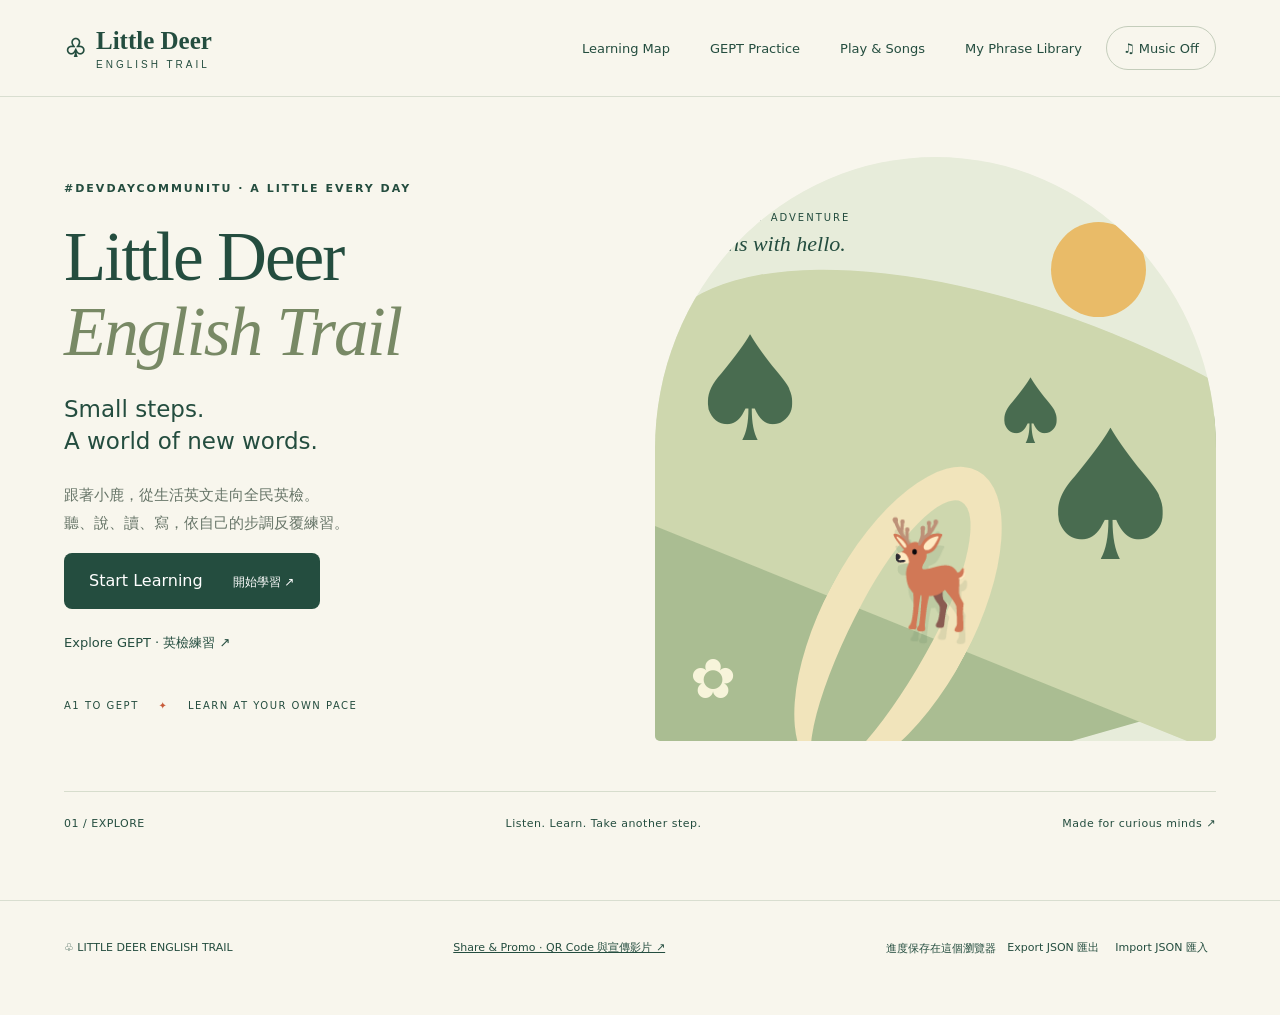
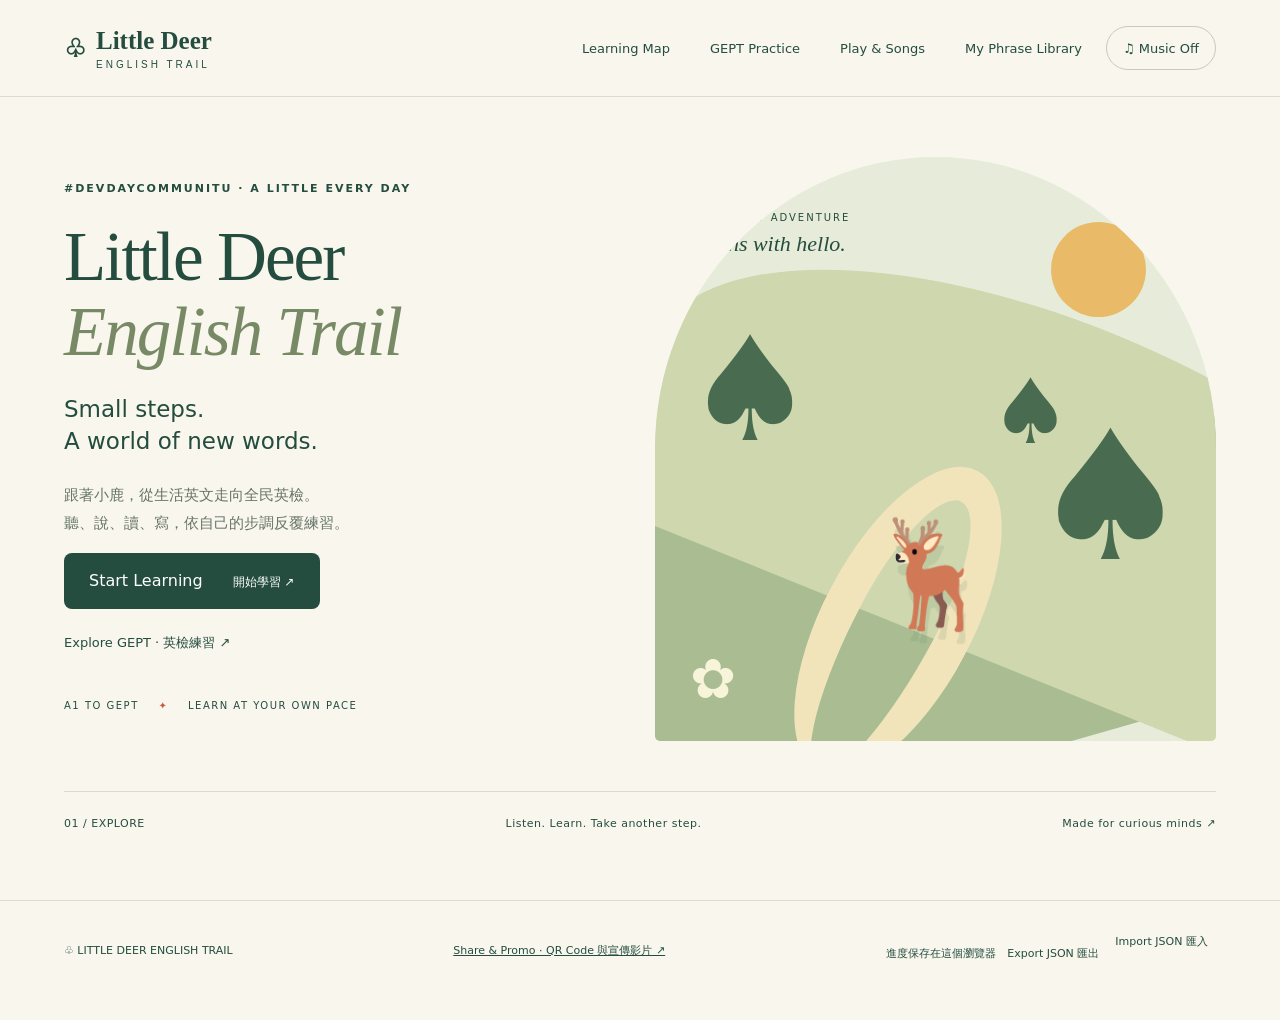
